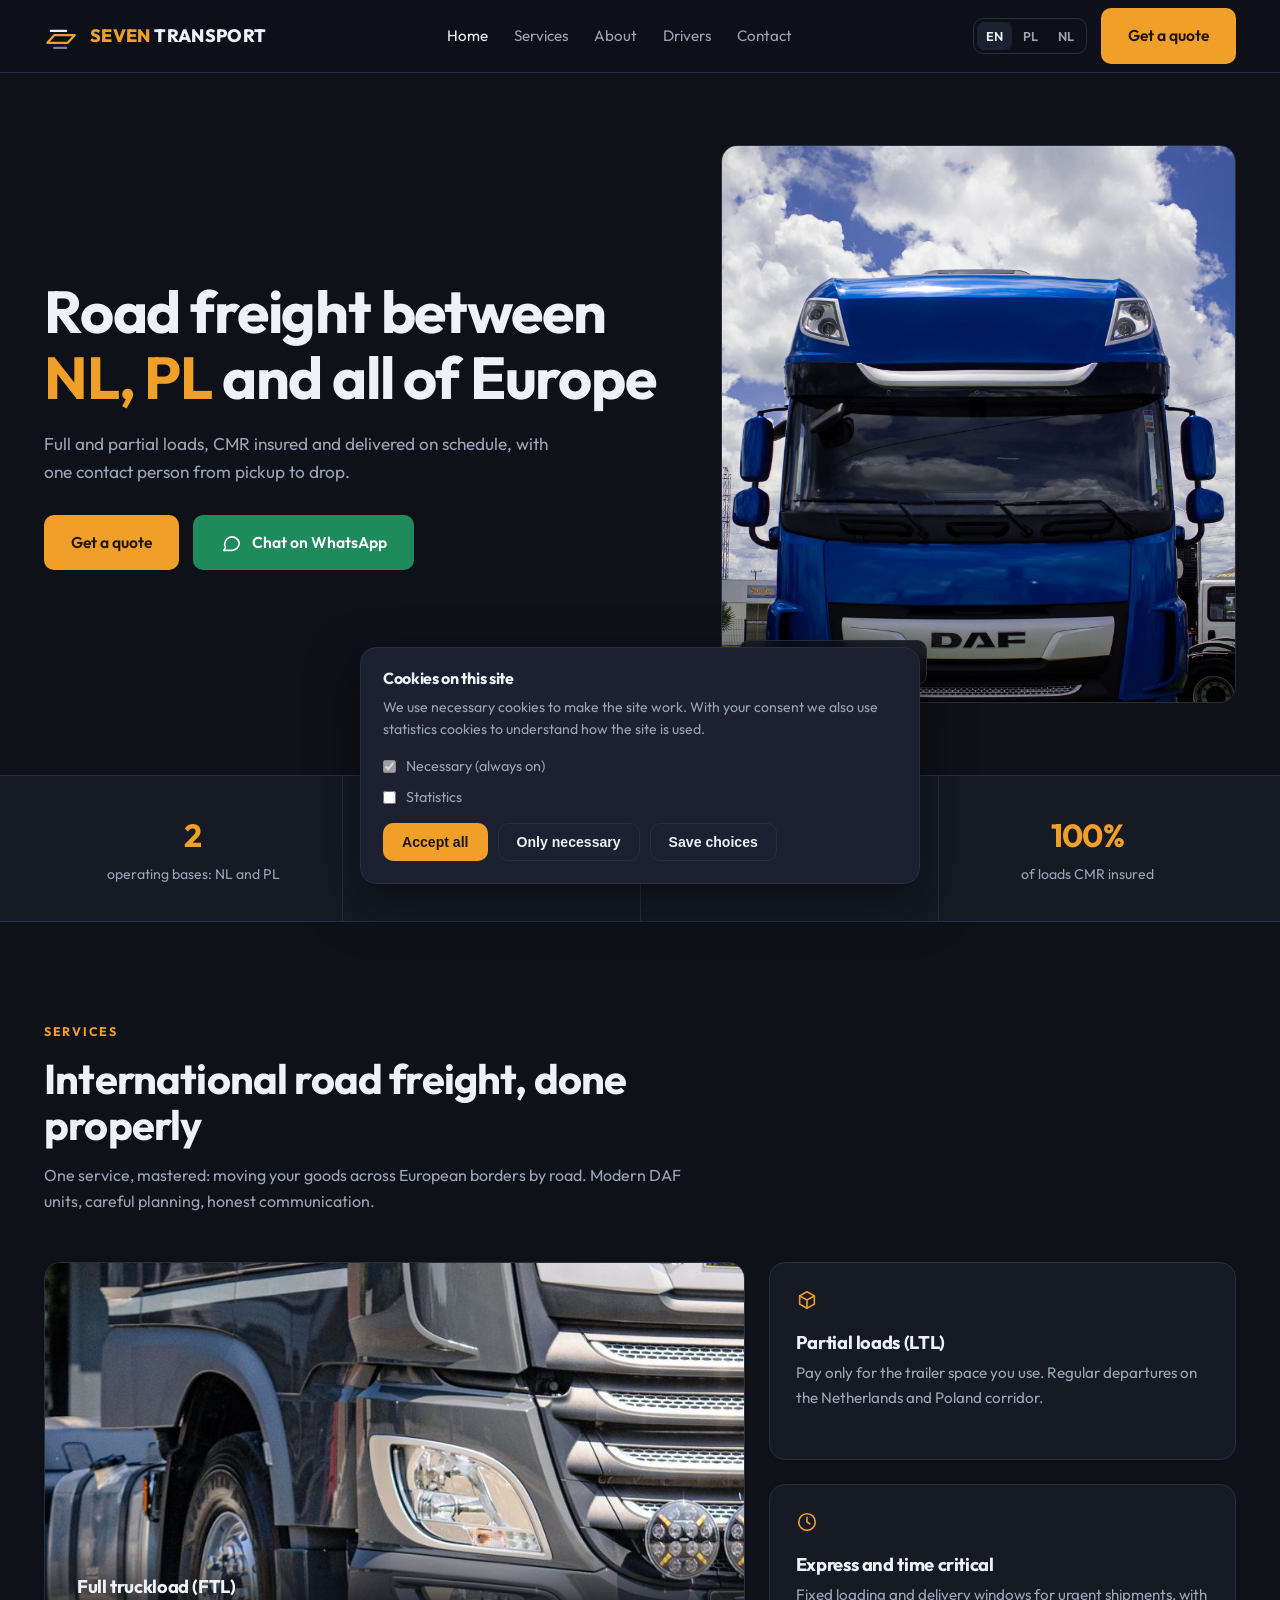
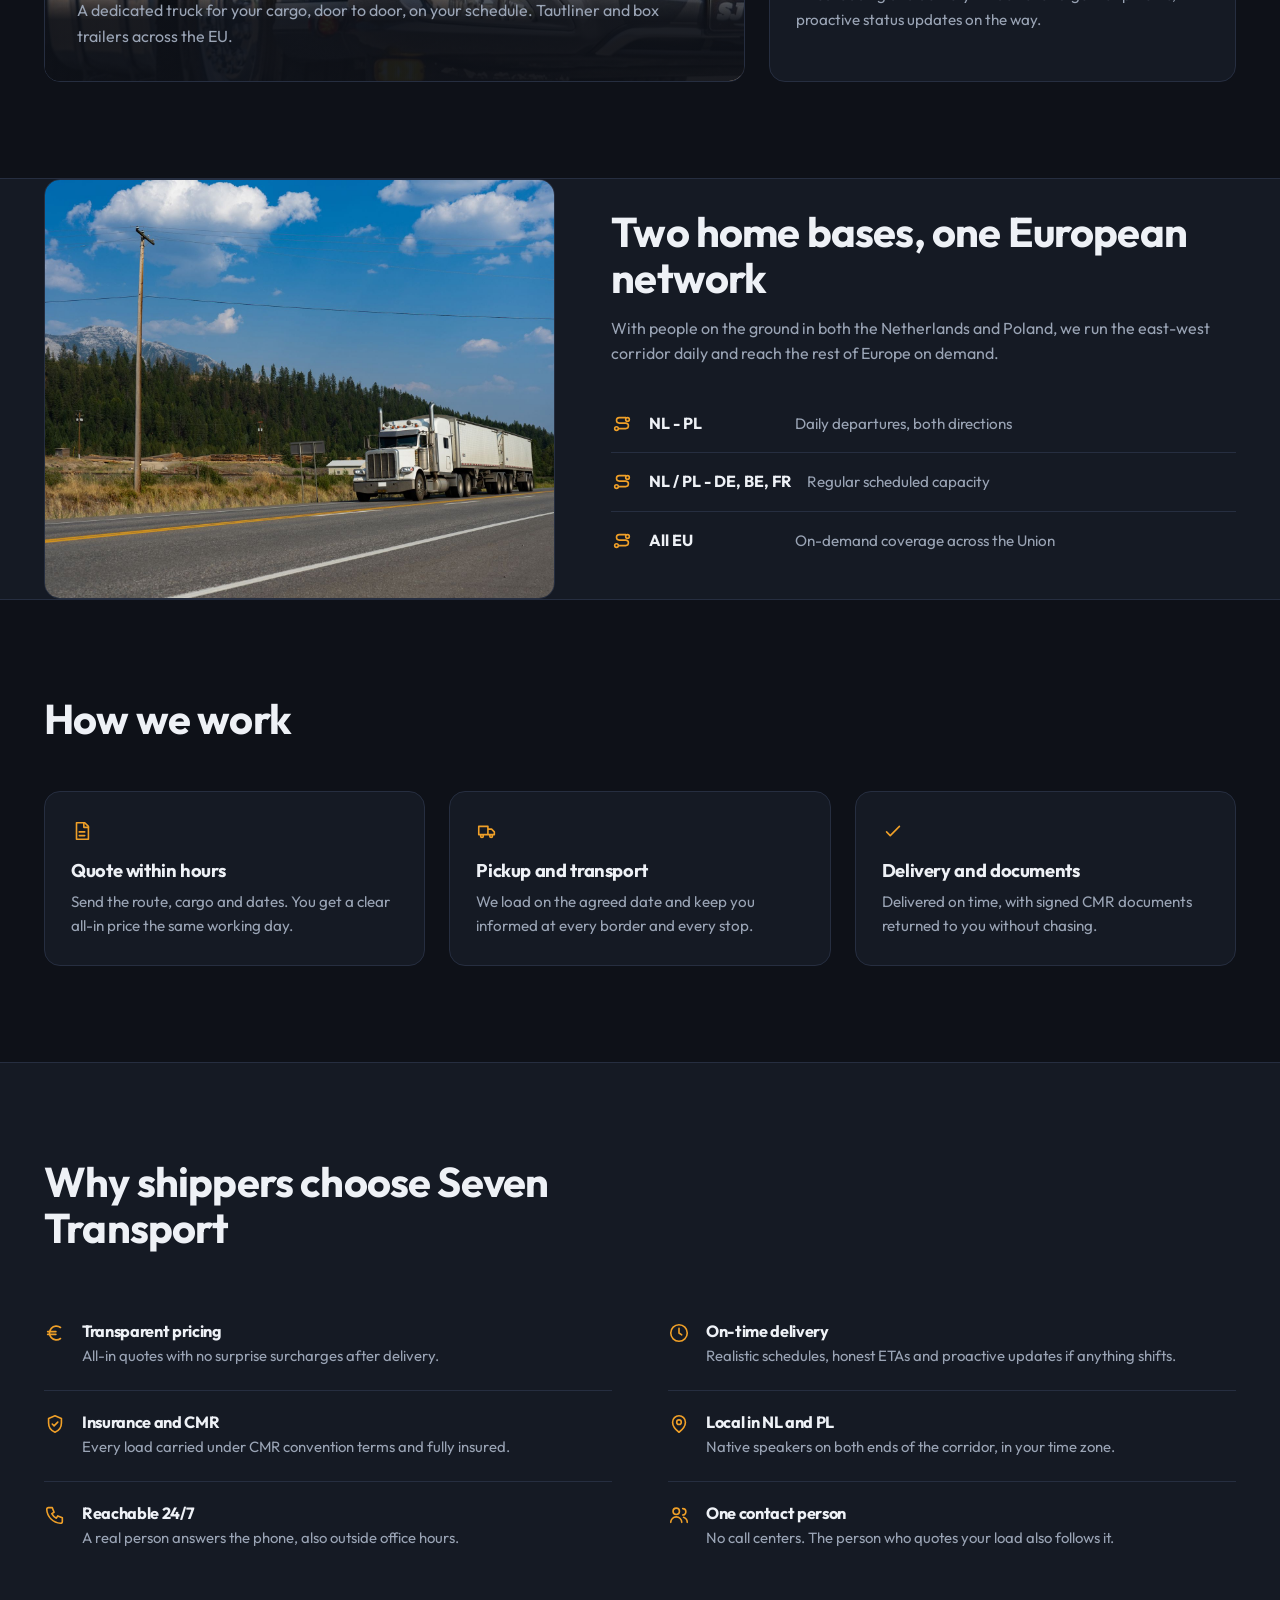
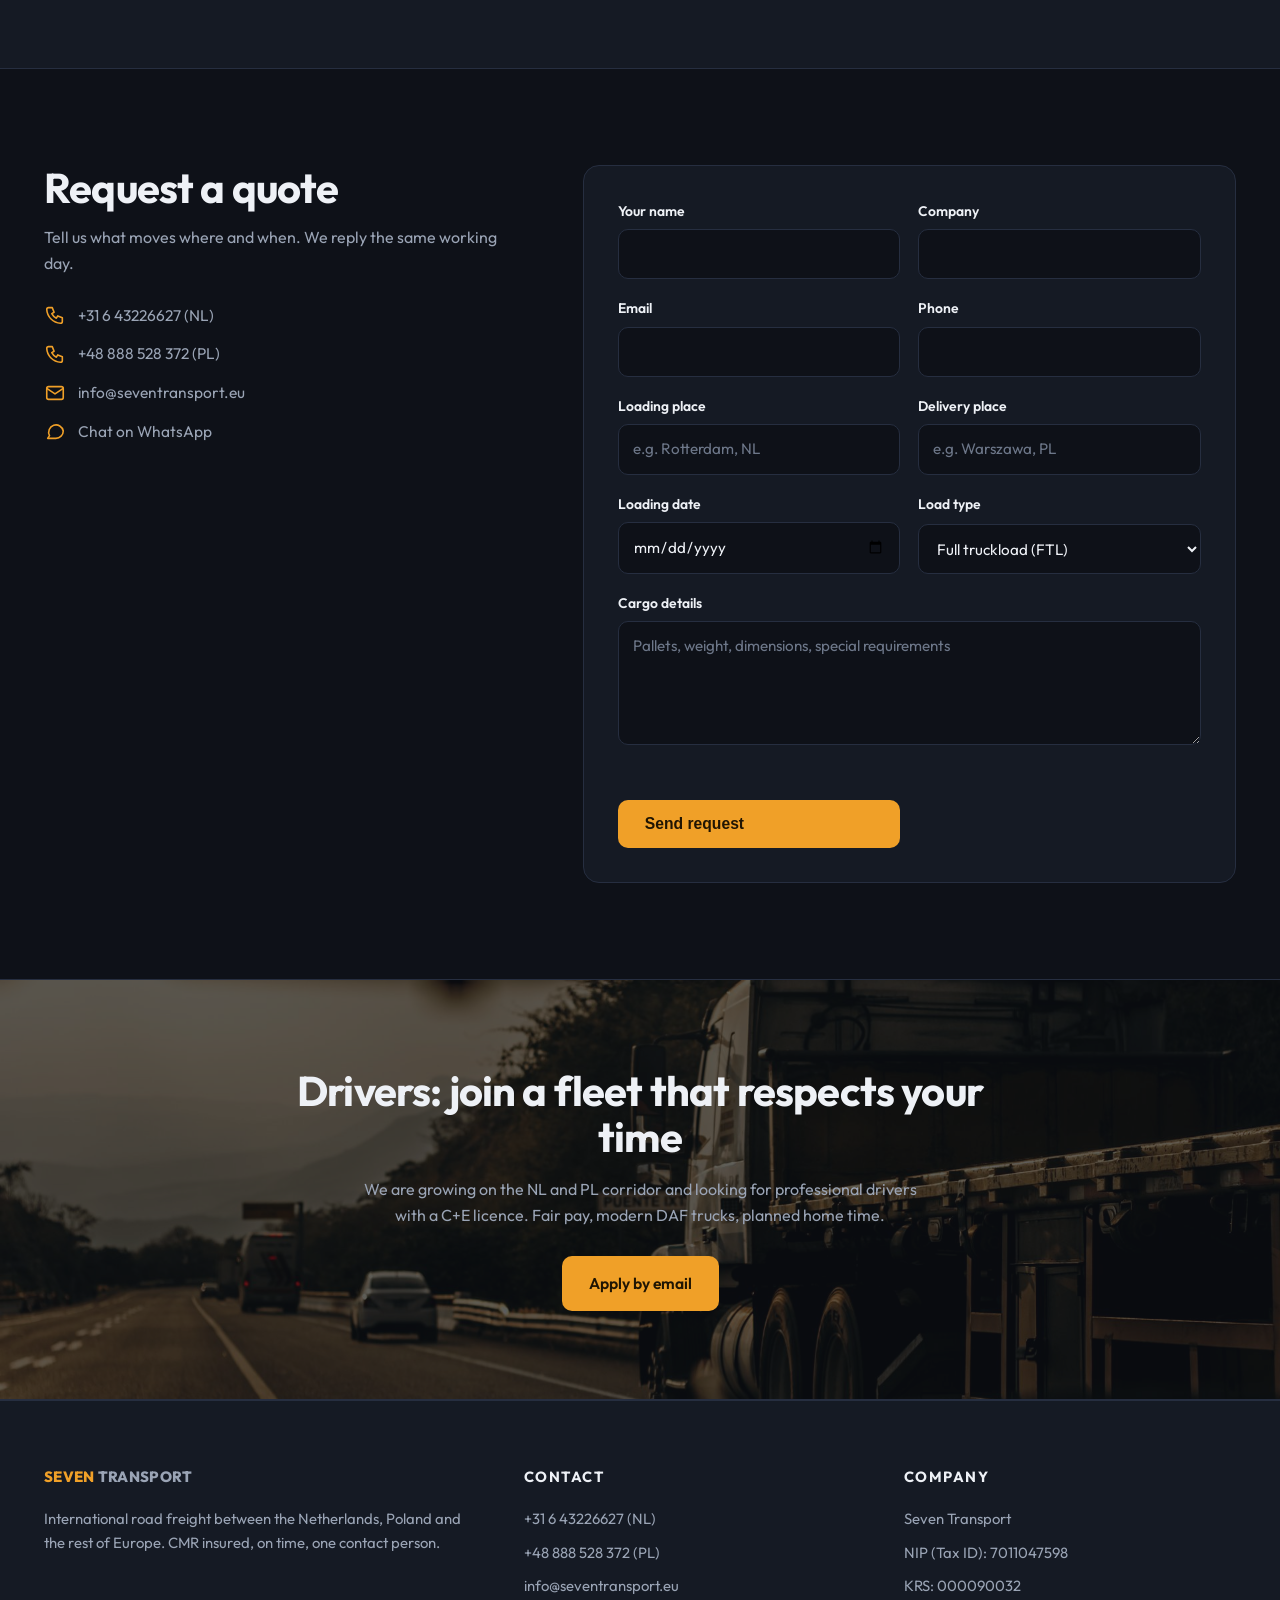
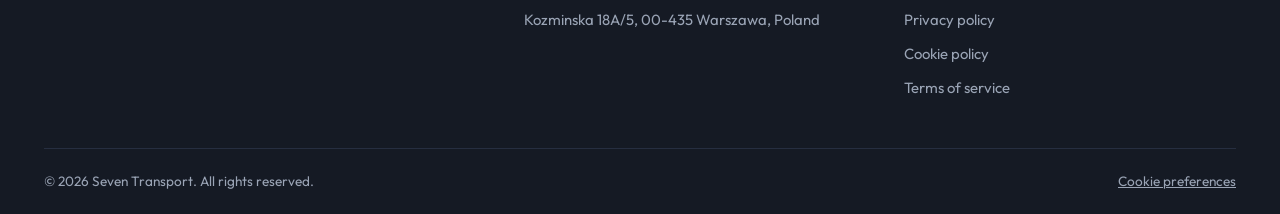
==== index.html @ 69cd1ca3 "Initial Seven Transport site: EN/PL/NL i18n, quote form, GDPR cookie consent, legal pages, SEO Co-Au" ====
<!DOCTYPE html>
<html lang="en">
<head>
<meta charset="UTF-8">
<meta name="viewport" content="width=device-width, initial-scale=1.0">
<title>Seven Transport | International Road Freight NL, PL and EU</title>
<meta name="description" content="Seven Transport moves full and partial truckloads between the Netherlands, Poland and the rest of Europe. CMR insured, on time, one contact person. Get a quote today.">
<link rel="canonical" href="https://seventransport.eu/">
<meta property="og:title" content="Seven Transport | International Road Freight">
<meta property="og:description" content="Road freight between the Netherlands, Poland and the rest of Europe. CMR insured, on time, one contact person.">
<meta property="og:image" content="https://seventransport.eu/assets/img/hero.jpg">
<meta property="og:url" content="https://seventransport.eu/">
<meta property="og:type" content="website">
<link rel="preconnect" href="https://fonts.googleapis.com">
<link rel="preconnect" href="https://fonts.gstatic.com" crossorigin>
<link href="https://fonts.googleapis.com/css2?family=Outfit:wght@400;600;700;800&display=swap" rel="stylesheet">
<link rel="stylesheet" href="assets/css/style.css?v=1">
<script>
window.ST_CONFIG = {
  web3formsKey: "",            /* TODO: Web3Forms access key (Issue #1) */
  email: "info@seventransport.eu",
  whatsapp: "31643226627"
};
</script>
<script type="application/ld+json">
{
  "@context": "https://schema.org",
  "@type": "Organization",
  "name": "Seven Transport",
  "url": "https://seventransport.eu",
  "email": "info@seventransport.eu",
  "telephone": "+48888528372",
  "address": {
    "@type": "PostalAddress",
    "streetAddress": "Kozminska 18A/5",
    "postalCode": "00-435",
    "addressLocality": "Warszawa",
    "addressCountry": "PL"
  },
  "vatID": "PL7011047598",
  "areaServed": ["NL", "PL", "DE", "BE", "FR", "EU"]
}
</script>
</head>
<body>

<svg width="0" height="0" style="position:absolute" aria-hidden="true">
  <symbol id="i-truck" viewBox="0 0 24 24"><path d="M3 7h10v9H3zM13 10h4l3 3v3h-7zM6.5 19a1.5 1.5 0 1 0 0-3 1.5 1.5 0 0 0 0 3zM16.5 19a1.5 1.5 0 1 0 0-3 1.5 1.5 0 0 0 0 3z"/></symbol>
  <symbol id="i-route" viewBox="0 0 24 24"><path d="M6 19a2 2 0 1 0 0-4 2 2 0 0 0 0 4zM18 9a2 2 0 1 0 0-4 2 2 0 0 0 0 4zM8 17h8a3 3 0 0 0 0-6H9a3 3 0 0 1 0-6h7"/></symbol>
  <symbol id="i-clock" viewBox="0 0 24 24"><circle cx="12" cy="12" r="9"/><path d="M12 7v5l3 2"/></symbol>
  <symbol id="i-shield" viewBox="0 0 24 24"><path d="M12 3l7 3v5c0 4.5-3 8.5-7 10-4-1.5-7-5.5-7-10V6z"/><path d="M9 12l2 2 4-4"/></symbol>
  <symbol id="i-phone" viewBox="0 0 24 24"><path d="M5 4h4l2 5-2.5 1.5a11 11 0 0 0 5 5L15 13l5 2v4a2 2 0 0 1-2 2A16 16 0 0 1 3 6a2 2 0 0 1 2-2"/></symbol>
  <symbol id="i-mail" viewBox="0 0 24 24"><rect x="3" y="5" width="18" height="14" rx="2"/><path d="M3 7l9 6 9-6"/></symbol>
  <symbol id="i-pin" viewBox="0 0 24 24"><path d="M12 21s-7-5.5-7-11a7 7 0 0 1 14 0c0 5.5-7 11-7 11z"/><circle cx="12" cy="10" r="2.5"/></symbol>
  <symbol id="i-chat" viewBox="0 0 24 24"><path d="M21 12a8 8 0 0 1-8 8H4l2-3a8 8 0 1 1 15-5z"/></symbol>
  <symbol id="i-box" viewBox="0 0 24 24"><path d="M12 3l8 4.5v9L12 21l-8-4.5v-9z"/><path d="M12 12l8-4.5M12 12L4 7.5M12 12v9"/></symbol>
  <symbol id="i-doc" viewBox="0 0 24 24"><path d="M6 3h9l4 4v14H6z"/><path d="M14 3v5h5M9 13h6M9 17h6"/></symbol>
  <symbol id="i-users" viewBox="0 0 24 24"><circle cx="9" cy="8" r="3.5"/><path d="M3 20a6 6 0 0 1 12 0M16 5a3.5 3.5 0 0 1 0 7M21 20a6 6 0 0 0-4-5.5"/></symbol>
  <symbol id="i-menu" viewBox="0 0 24 24"><path d="M4 7h16M4 12h16M4 17h16"/></symbol>
  <symbol id="i-check" viewBox="0 0 24 24"><path d="M5 13l4 4L19 7"/></symbol>
  <symbol id="i-euro" viewBox="0 0 24 24"><path d="M18 6a7.5 7.5 0 1 0 0 12M4 10.5h9M4 13.5h9"/></symbol>
</svg>

<header class="site-head">
  <div class="wrap">
    <a class="logo" href="index.html" aria-label="Seven Transport">
      <svg class="mark" viewBox="0 0 40 40" aria-hidden="true"><path d="M4 28h24l8-9H12z" fill="none" stroke="#f0a028" stroke-width="2.6" stroke-linejoin="round"/><path d="M8 14h18" stroke="#eef1f6" stroke-width="2.6" stroke-linecap="round"/><path d="M12 34h14" stroke="#eef1f6" stroke-width="2.6" stroke-linecap="round" opacity=".5"/></svg>
      <span><span class="seven">SEVEN</span> TRANSPORT</span>
    </a>
    <nav class="nav" aria-label="Main">
      <a href="index.html" class="active" data-i18n="nav.home">Home</a>
      <a href="index.html#services" data-i18n="nav.services">Services</a>
      <a href="about.html" data-i18n="nav.about">About</a>
      <a href="index.html#drivers" data-i18n="nav.drivers">Drivers</a>
      <a href="contact.html" data-i18n="nav.contact">Contact</a>
    </nav>
    <div class="head-actions">
      <div class="lang" role="group" aria-label="Language">
        <button data-set-lang="en">EN</button><button data-set-lang="pl">PL</button><button data-set-lang="nl">NL</button>
      </div>
      <a class="btn btn-primary" href="index.html#quote" data-i18n="nav.quote">Get a quote</a>
      <button class="burger" aria-label="Menu" data-burger><svg class="icon"><use href="#i-menu"/></svg></button>
    </div>
  </div>
  <div class="mobile-menu" data-mobile-menu>
    <a href="index.html" data-i18n="nav.home">Home</a>
    <a href="index.html#services" data-i18n="nav.services">Services</a>
    <a href="about.html" data-i18n="nav.about">About</a>
    <a href="index.html#drivers" data-i18n="nav.drivers">Drivers</a>
    <a href="contact.html" data-i18n="nav.contact">Contact</a>
    <div class="m-lang"></div>
    <a class="btn btn-primary m-cta" href="index.html#quote" data-i18n="nav.quote">Get a quote</a>
  </div>
</header>

<main>

<section class="hero">
  <div class="wrap">
    <div>
      <h1><span data-i18n="hero.t1">Road freight between</span> <span class="accent">NL, PL</span> <span data-i18n="hero.t2">and all of Europe</span></h1>
      <p class="sub" data-i18n="hero.sub">Full and partial loads, CMR insured and delivered on schedule, with one contact person from pickup to drop.</p>
      <div class="hero-ctas">
        <a class="btn btn-primary" href="#quote" data-i18n="nav.quote">Get a quote</a>
        <a class="btn btn-whatsapp" href="https://wa.me/31643226627" target="_blank" rel="noopener">
          <svg class="icon"><use href="#i-chat"/></svg><span data-i18n="hero.wa">Chat on WhatsApp</span>
        </a>
      </div>
    </div>
    <div class="hero-media">
      <img src="assets/img/hero.jpg?v=1" alt="DAF XF truck ready for departure" fetchpriority="high">
      <div class="hero-badge">
        <svg class="icon"><use href="#i-shield"/></svg>
        <span data-i18n="hero.badge">CMR insured cargo</span>
      </div>
    </div>
  </div>
</section>

<section class="stats">
  <div class="wrap">
    <div class="stat"><b data-count="2">2</b><span data-i18n="stats.bases">operating bases: NL and PL</span></div>
    <div class="stat"><b><span data-count="27">27</span>+</b><span data-i18n="stats.countries">EU countries covered</span></div>
    <div class="stat"><b>24/7</b><span data-i18n="stats.support">shipment support</span></div>
    <div class="stat"><b>100%</b><span data-i18n="stats.insured">of loads CMR insured</span></div>
  </div>
</section>

<section class="block" id="services">
  <div class="wrap">
    <div class="block-head reveal">
      <span class="eyebrow" data-i18n="svc.eyebrow">Services</span>
      <h2 data-i18n="svc.h">International road freight, done properly</h2>
      <p data-i18n="svc.p">One service, mastered: moving your goods across European borders by road. Modern DAF units, careful planning, honest communication.</p>
    </div>
    <div class="svc-grid">
      <article class="svc-main reveal">
        <img src="assets/img/fleet-side.jpg?v=1" alt="Seven Transport DAF tractor unit" loading="lazy">
        <div class="svc-body">
          <h3 data-i18n="svc.ftl.h">Full truckload (FTL)</h3>
          <p data-i18n="svc.ftl.p">A dedicated truck for your cargo, door to door, on your schedule. Tautliner and box trailers across the EU.</p>
        </div>
      </article>
      <div class="svc-side">
        <article class="svc-card reveal">
          <svg class="icon"><use href="#i-box"/></svg>
          <h3 data-i18n="svc.ltl.h">Partial loads (LTL)</h3>
          <p data-i18n="svc.ltl.p">Pay only for the trailer space you use. Regular departures on the Netherlands and Poland corridor.</p>
        </article>
        <article class="svc-card reveal">
          <svg class="icon"><use href="#i-clock"/></svg>
          <h3 data-i18n="svc.exp.h">Express and time critical</h3>
          <p data-i18n="svc.exp.p">Fixed loading and delivery windows for urgent shipments, with proactive status updates on the way.</p>
        </article>
      </div>
    </div>
  </div>
</section>

<section class="routes">
  <div class="wrap">
    <img class="reveal" src="assets/img/routes.jpg?v=1" alt="Truck on a European highway" loading="lazy">
    <div class="reveal">
      <h2 data-i18n="routes.h">Two home bases, one European network</h2>
      <p style="margin-top:14px" data-i18n="routes.p">With people on the ground in both the Netherlands and Poland, we run the east-west corridor daily and reach the rest of Europe on demand.</p>
      <div class="route-list">
        <div class="route"><svg class="icon"><use href="#i-route"/></svg><b>NL - PL</b><span data-i18n="routes.r1">Daily departures, both directions</span></div>
        <div class="route"><svg class="icon"><use href="#i-route"/></svg><b>NL / PL - DE, BE, FR</b><span data-i18n="routes.r2">Regular scheduled capacity</span></div>
        <div class="route"><svg class="icon"><use href="#i-route"/></svg><b data-i18n="routes.r3b">All EU</b><span data-i18n="routes.r3">On-demand coverage across the Union</span></div>
      </div>
    </div>
  </div>
</section>

<section class="block">
  <div class="wrap">
    <div class="block-head reveal">
      <h2 data-i18n="how.h">How we work</h2>
    </div>
    <div class="steps">
      <div class="step reveal">
        <svg class="icon"><use href="#i-doc"/></svg>
        <h3 data-i18n="how.s1.h">Quote within hours</h3>
        <p data-i18n="how.s1.p">Send the route, cargo and dates. You get a clear all-in price the same working day.</p>
      </div>
      <div class="step reveal">
        <svg class="icon"><use href="#i-truck"/></svg>
        <h3 data-i18n="how.s2.h">Pickup and transport</h3>
        <p data-i18n="how.s2.p">We load on the agreed date and keep you informed at every border and every stop.</p>
      </div>
      <div class="step reveal">
        <svg class="icon"><use href="#i-check"/></svg>
        <h3 data-i18n="how.s3.h">Delivery and documents</h3>
        <p data-i18n="how.s3.p">Delivered on time, with signed CMR documents returned to you without chasing.</p>
      </div>
    </div>
  </div>
</section>

<section class="why">
  <div class="wrap" style="padding-top:96px;padding-bottom:96px">
    <div class="block-head reveal">
      <h2 data-i18n="why.h">Why shippers choose Seven Transport</h2>
    </div>
    <div class="why-grid">
      <div class="why-item reveal"><svg class="icon"><use href="#i-euro"/></svg><div><h3 data-i18n="why.i1.h">Transparent pricing</h3><p data-i18n="why.i1.p">All-in quotes with no surprise surcharges after delivery.</p></div></div>
      <div class="why-item reveal"><svg class="icon"><use href="#i-clock"/></svg><div><h3 data-i18n="why.i2.h">On-time delivery</h3><p data-i18n="why.i2.p">Realistic schedules, honest ETAs and proactive updates if anything shifts.</p></div></div>
      <div class="why-item reveal"><svg class="icon"><use href="#i-shield"/></svg><div><h3 data-i18n="why.i3.h">Insurance and CMR</h3><p data-i18n="why.i3.p">Every load carried under CMR convention terms and fully insured.</p></div></div>
      <div class="why-item reveal"><svg class="icon"><use href="#i-pin"/></svg><div><h3 data-i18n="why.i4.h">Local in NL and PL</h3><p data-i18n="why.i4.p">Native speakers on both ends of the corridor, in your time zone.</p></div></div>
      <div class="why-item reveal"><svg class="icon"><use href="#i-phone"/></svg><div><h3 data-i18n="why.i5.h">Reachable 24/7</h3><p data-i18n="why.i5.p">A real person answers the phone, also outside office hours.</p></div></div>
      <div class="why-item reveal"><svg class="icon"><use href="#i-users"/></svg><div><h3 data-i18n="why.i6.h">One contact person</h3><p data-i18n="why.i6.p">No call centers. The person who quotes your load also follows it.</p></div></div>
    </div>
  </div>
</section>

<section class="block quote-sec" id="quote">
  <div class="wrap">
    <div class="quote-info reveal">
      <h2 data-i18n="quote.h">Request a quote</h2>
      <p style="margin-top:14px" data-i18n="quote.p">Tell us what moves where and when. We reply the same working day.</p>
      <div class="contact-lines">
        <div class="contact-line"><svg class="icon"><use href="#i-phone"/></svg><a href="tel:+31643226627">+31 6 43226627 (NL)</a></div>
        <div class="contact-line"><svg class="icon"><use href="#i-phone"/></svg><a href="tel:+48888528372">+48 888 528 372 (PL)</a></div>
        <div class="contact-line"><svg class="icon"><use href="#i-mail"/></svg><a href="mailto:info@seventransport.eu">info@seventransport.eu</a></div>
        <div class="contact-line"><svg class="icon"><use href="#i-chat"/></svg><a href="https://wa.me/31643226627" target="_blank" rel="noopener" data-i18n="hero.wa">Chat on WhatsApp</a></div>
      </div>
    </div>
    <form class="quote" data-quote-form novalidate>
      <input type="checkbox" name="botcheck" class="hp" tabindex="-1" autocomplete="off">
      <div class="field">
        <label for="q-name" data-i18n="quote.name">Your name</label>
        <input id="q-name" name="name" required autocomplete="name">
      </div>
      <div class="field">
        <label for="q-company" data-i18n="quote.company">Company</label>
        <input id="q-company" name="company" autocomplete="organization">
      </div>
      <div class="field">
        <label for="q-email" data-i18n="quote.email">Email</label>
        <input id="q-email" name="email" type="email" required autocomplete="email">
      </div>
      <div class="field">
        <label for="q-phone" data-i18n="quote.phone">Phone</label>
        <input id="q-phone" name="phone" type="tel" autocomplete="tel">
      </div>
      <div class="field">
        <label for="q-from" data-i18n="quote.from">Loading place</label>
        <input id="q-from" name="loading_place" required data-i18n-attr="placeholder:quote.fromPh" placeholder="e.g. Rotterdam, NL">
      </div>
      <div class="field">
        <label for="q-to" data-i18n="quote.to">Delivery place</label>
        <input id="q-to" name="delivery_place" required data-i18n-attr="placeholder:quote.toPh" placeholder="e.g. Warszawa, PL">
      </div>
      <div class="field">
        <label for="q-date" data-i18n="quote.date">Loading date</label>
        <input id="q-date" name="loading_date" type="date">
      </div>
      <div class="field">
        <label for="q-type" data-i18n="quote.type">Load type</label>
        <select id="q-type" name="load_type">
          <option value="FTL" data-i18n="quote.typeFtl">Full truckload (FTL)</option>
          <option value="LTL" data-i18n="quote.typeLtl">Partial load (LTL)</option>
          <option value="Express" data-i18n="quote.typeExp">Express</option>
        </select>
      </div>
      <div class="field full">
        <label for="q-cargo" data-i18n="quote.cargo">Cargo details</label>
        <textarea id="q-cargo" name="cargo" rows="4" data-i18n-attr="placeholder:quote.cargoPh" placeholder="Pallets, weight, dimensions, special requirements"></textarea>
      </div>
      <div class="form-status" data-form-status aria-live="polite"></div>
      <button class="btn btn-primary" type="submit" data-i18n="quote.send">Send request</button>
    </form>
  </div>
</section>

<section class="drivers" id="drivers">
  <img class="bg" src="assets/img/cta.jpg?v=1" alt="" loading="lazy" aria-hidden="true">
  <div class="wrap">
    <h2 data-i18n="drv.h">Drivers: join a fleet that respects your time</h2>
    <p data-i18n="drv.p">We are growing on the NL and PL corridor and looking for professional drivers with a C+E licence. Fair pay, modern DAF trucks, planned home time.</p>
    <a class="btn btn-primary" href="mailto:info@seventransport.eu?subject=Driver%20application" data-i18n="drv.cta">Apply by email</a>
  </div>
</section>

</main>

<footer class="site-foot">
  <div class="wrap">
    <div class="cols">
      <div>
        <a class="logo" href="index.html" style="margin-bottom:18px"><span><span class="seven">SEVEN</span> TRANSPORT</span></a>
        <p data-i18n="foot.about">International road freight between the Netherlands, Poland and the rest of Europe. CMR insured, on time, one contact person.</p>
      </div>
      <div>
        <h4 data-i18n="foot.contact">Contact</h4>
        <div class="foot-list">
          <a href="tel:+31643226627">+31 6 43226627 (NL)</a>
          <a href="tel:+48888528372">+48 888 528 372 (PL)</a>
          <a href="mailto:info@seventransport.eu">info@seventransport.eu</a>
          <p>Kozminska 18A/5, 00-435 Warszawa, Poland</p>
        </div>
      </div>
      <div>
        <h4 data-i18n="foot.company">Company</h4>
        <div class="foot-list">
          <p>Seven Transport</p>
          <p>NIP (Tax ID): 7011047598</p>
          <p>KRS: 000090032</p>
          <a href="privacy.html" data-i18n="foot.privacy">Privacy policy</a>
          <a href="cookies.html" data-i18n="foot.cookies">Cookie policy</a>
          <a href="terms.html" data-i18n="foot.terms">Terms of service</a>
        </div>
      </div>
    </div>
    <div class="foot-legal">
      <span>&copy; <span data-year>2026</span> Seven Transport. <span data-i18n="foot.rights">All rights reserved.</span></span>
      <button type="button" data-cookie-open style="background:none;border:0;color:inherit;font:inherit;cursor:pointer;text-decoration:underline" data-i18n="foot.cookiePrefs">Cookie preferences</button>
    </div>
  </div>
</footer>

<div class="cookiebar" data-cookiebar role="dialog" aria-label="Cookie consent">
  <h3 data-i18n="ck.h">Cookies on this site</h3>
  <p data-i18n="ck.p">We use necessary cookies to make the site work. With your consent we also use statistics cookies to understand how the site is used.</p>
  <div class="cookie-opts">
    <label><input type="checkbox" checked disabled> <span data-i18n="ck.nec">Necessary (always on)</span></label>
    <label><input type="checkbox" data-ck-stats> <span data-i18n="ck.stats">Statistics</span></label>
  </div>
  <div class="cookie-btns">
    <button class="btn btn-primary" data-ck-accept data-i18n="ck.acceptAll">Accept all</button>
    <button class="btn btn-ghost" data-ck-reject data-i18n="ck.rejectAll">Only necessary</button>
    <button class="btn btn-ghost" data-ck-save data-i18n="ck.save">Save choices</button>
  </div>
</div>

<script src="assets/js/i18n.js?v=1"></script>
<script src="assets/js/app.js?v=1"></script>
</body>
</html>
---- assets/css/style.css ----
/* SEVEN TRANSPORT - design system
   Dark industrial B2B logistics. One accent: safety amber.
   Radius system: interactive = 10px, surfaces = 16px. */

:root {
  --bg: #0e1118;
  --bg-raise: #151a24;
  --bg-soft: #1b2130;
  --line: #262e40;
  --text: #eef1f6;
  --text-dim: #9aa4b5;
  --accent: #f0a028;
  --accent-ink: #201503;
  --r-int: 10px;
  --r-card: 16px;
  --ease: cubic-bezier(.16, 1, .3, 1);
  --font: "Outfit", "Segoe UI", system-ui, -apple-system, sans-serif;
}

* { margin: 0; padding: 0; box-sizing: border-box; }

html, body { overflow-x: hidden; width: 100%; }
html { scroll-behavior: smooth; }

body {
  font-family: var(--font);
  background: var(--bg);
  color: var(--text);
  line-height: 1.6;
  -webkit-font-smoothing: antialiased;
}

img { max-width: 100%; display: block; }

.wrap { max-width: 1240px; margin: 0 auto; padding: 0 24px; }

h1, h2, h3 { line-height: 1.12; letter-spacing: -0.02em; font-weight: 700; }
h2 { font-size: clamp(1.8rem, 3.6vw, 2.6rem); }
h3 { font-size: 1.15rem; }

p { color: var(--text-dim); }

a { color: inherit; text-decoration: none; }

.icon { width: 22px; height: 22px; stroke: var(--accent); stroke-width: 1.75; fill: none; stroke-linecap: round; stroke-linejoin: round; flex: none; }

/* ---------- buttons ---------- */
.btn {
  display: inline-flex; align-items: center; gap: 10px;
  padding: 14px 26px; border-radius: var(--r-int);
  font-weight: 600; font-size: 0.98rem; white-space: nowrap;
  border: 1px solid transparent; cursor: pointer;
  transition: transform .25s var(--ease), background .25s var(--ease), border-color .25s var(--ease);
}
.btn:active { transform: translateY(1px) scale(.98); }
.btn-primary { background: var(--accent); color: var(--accent-ink); }
.btn-primary:hover { background: #ffb545; }
.btn-ghost { background: transparent; border-color: var(--line); color: var(--text); }
.btn-ghost:hover { border-color: var(--accent); }
.btn-whatsapp { background: #1f8a5b; color: #fff; }
.btn-whatsapp:hover { background: #25a76e; }
.btn-whatsapp .icon { stroke: #fff; }

/* ---------- header ---------- */
.site-head {
  position: sticky; top: 0; z-index: 40;
  background: rgba(14, 17, 24, .88); backdrop-filter: blur(12px);
  border-bottom: 1px solid var(--line);
}
.site-head .wrap { display: flex; align-items: center; justify-content: space-between; height: 72px; }
.logo { display: flex; align-items: center; gap: 12px; font-weight: 800; font-size: 1.12rem; letter-spacing: .02em; white-space: nowrap; }
.logo .mark { width: 34px; height: 34px; }
.logo .seven { color: var(--accent); }
.nav { display: flex; align-items: center; gap: 26px; }
.nav a { font-size: .95rem; color: var(--text-dim); transition: color .2s; }
.nav a:hover, .nav a.active { color: var(--text); }
.head-actions { display: flex; align-items: center; gap: 14px; }
.lang { display: flex; gap: 2px; border: 1px solid var(--line); border-radius: var(--r-int); padding: 3px; }
.lang button {
  background: none; border: 0; color: var(--text-dim); font: inherit; font-size: .8rem; font-weight: 600;
  padding: 4px 9px; border-radius: 7px; cursor: pointer;
}
.lang button.on { background: var(--bg-soft); color: var(--text); }
.burger { display: none; background: none; border: 1px solid var(--line); border-radius: var(--r-int); padding: 10px; cursor: pointer; }
.burger .icon { stroke: var(--text); }
.mobile-menu { display: none; }

/* ---------- hero ---------- */
.hero { position: relative; border-bottom: 1px solid var(--line); overflow: hidden; }
.hero .wrap {
  display: grid; grid-template-columns: 1.1fr .9fr; gap: 48px;
  align-items: center; min-height: min(78dvh, 720px); padding-top: 48px; padding-bottom: 48px;
}
.hero h1 { font-size: clamp(2.3rem, 5vw, 3.7rem); }
.hero h1 .accent { color: var(--accent); }
.hero .sub { margin: 20px 0 30px; font-size: 1.08rem; max-width: 46ch; }
.hero-ctas { display: flex; gap: 14px; flex-wrap: wrap; }
.hero-media { position: relative; }
.hero-media img {
  width: 100%; height: min(62dvh, 560px); object-fit: cover; object-position: center 30%;
  border-radius: var(--r-card); border: 1px solid var(--line);
}
.hero-badge {
  position: absolute; left: 18px; bottom: 18px;
  background: rgba(14, 17, 24, .82); backdrop-filter: blur(8px);
  border: 1px solid var(--line); border-radius: var(--r-int);
  padding: 10px 16px; display: flex; align-items: center; gap: 10px; font-size: .9rem; font-weight: 600;
}

/* ---------- stats strip ---------- */
.stats { border-bottom: 1px solid var(--line); background: var(--bg-raise); }
.stats .wrap { display: grid; grid-template-columns: repeat(4, 1fr); }
.stat { padding: 34px 20px; text-align: center; }
.stat + .stat { border-left: 1px solid var(--line); }
.stat b { display: block; font-size: 2rem; color: var(--accent); letter-spacing: -.02em; }
.stat span { font-size: .88rem; color: var(--text-dim); }

/* ---------- sections ---------- */
section.block { padding: 96px 0; }
.block-head { max-width: 640px; margin-bottom: 48px; }
.block-head p { margin-top: 14px; }
.eyebrow {
  display: inline-block; font-size: .78rem; font-weight: 700; letter-spacing: .14em;
  text-transform: uppercase; color: var(--accent); margin-bottom: 14px;
}

/* services */
.svc-grid { display: grid; grid-template-columns: 1.2fr .8fr; gap: 24px; }
.svc-main {
  position: relative; border-radius: var(--r-card); overflow: hidden; border: 1px solid var(--line);
  min-height: 420px; display: flex; align-items: flex-end;
}
.svc-main img { position: absolute; inset: 0; width: 100%; height: 100%; object-fit: cover; }
.svc-main .svc-body {
  position: relative; padding: 32px;
  background: linear-gradient(180deg, transparent, rgba(14, 17, 24, .94) 55%); width: 100%;
}
.svc-side { display: grid; gap: 24px; }
.svc-card { background: var(--bg-raise); border: 1px solid var(--line); border-radius: var(--r-card); padding: 26px; transition: border-color .25s; }
.svc-card:hover { border-color: var(--accent); }
.svc-card h3 { margin: 14px 0 8px; }
.svc-card p { font-size: .95rem; }

/* routes */
.routes { background: var(--bg-raise); border-block: 1px solid var(--line); }
.routes .wrap { display: grid; grid-template-columns: .9fr 1.1fr; gap: 56px; align-items: center; }
.routes img { border-radius: var(--r-card); border: 1px solid var(--line); height: 420px; width: 100%; object-fit: cover; }
.route-list { display: grid; gap: 0; margin-top: 28px; }
.route { display: flex; align-items: center; gap: 16px; padding: 16px 0; }
.route + .route { border-top: 1px solid var(--line); }
.route b { min-width: 130px; }
.route span { color: var(--text-dim); font-size: .95rem; }

/* how we work */
.steps { display: grid; grid-template-columns: repeat(3, 1fr); gap: 24px; counter-reset: step; }
.step { position: relative; padding: 28px 26px 26px; background: var(--bg-raise); border: 1px solid var(--line); border-radius: var(--r-card); }
.step h3 { margin: 12px 0 8px; }
.step p { font-size: .95rem; }

/* why us */
.why { background: var(--bg-raise); border-block: 1px solid var(--line); }
.why-grid { display: grid; grid-template-columns: 1fr 1fr; gap: 0 56px; }
.why-item { display: flex; gap: 16px; padding: 22px 0; border-bottom: 1px solid var(--line); }
.why-item:nth-last-child(-n+2) { border-bottom: 0; }
.why-item h3 { font-size: 1.02rem; margin-bottom: 4px; }
.why-item p { font-size: .93rem; }

/* quote */
.quote-sec .wrap { display: grid; grid-template-columns: .85fr 1.15fr; gap: 56px; align-items: start; }
.quote-info { position: sticky; top: 100px; }
.quote-info .contact-lines { margin-top: 26px; display: grid; gap: 14px; }
.contact-line { display: flex; align-items: center; gap: 12px; color: var(--text-dim); font-size: .97rem; }
.contact-line a:hover { color: var(--accent); }
form.quote {
  background: var(--bg-raise); border: 1px solid var(--line); border-radius: var(--r-card); padding: 34px;
  display: grid; grid-template-columns: 1fr 1fr; gap: 18px;
}
.field { display: grid; gap: 7px; }
.field.full { grid-column: 1 / -1; }
.field label { font-size: .87rem; font-weight: 600; }
.field input, .field select, .field textarea {
  background: var(--bg); border: 1px solid var(--line); border-radius: var(--r-int);
  color: var(--text); font: inherit; font-size: .95rem; padding: 12px 14px; width: 100%;
}
.field input::placeholder, .field textarea::placeholder { color: #6d7789; }
.field input:focus, .field select:focus, .field textarea:focus { outline: 2px solid var(--accent); outline-offset: 1px; border-color: transparent; }
.form-status { grid-column: 1 / -1; font-size: .93rem; min-height: 1.3em; }
.form-status.ok { color: #58c98a; }
.form-status.err { color: #e2685f; }
.hp { position: absolute; left: -9999px; }

/* drivers band */
.drivers { position: relative; overflow: hidden; border-block: 1px solid var(--line); }
.drivers img.bg { position: absolute; inset: 0; width: 100%; height: 100%; object-fit: cover; opacity: .34; }
.drivers .wrap { position: relative; padding-top: 88px; padding-bottom: 88px; max-width: 760px; text-align: center; }
.drivers p { margin: 16px auto 28px; max-width: 52ch; }

/* footer */
.site-foot { border-top: 1px solid var(--line); background: var(--bg-raise); }
.site-foot .cols { display: grid; grid-template-columns: 1.3fr 1fr 1fr; gap: 48px; padding: 64px 0 48px; }
.site-foot h4 { font-size: .92rem; text-transform: uppercase; letter-spacing: .1em; margin-bottom: 18px; color: var(--text); }
.site-foot p, .site-foot a { color: var(--text-dim); font-size: .93rem; }
.site-foot a:hover { color: var(--accent); }
.foot-list { display: grid; gap: 10px; }
.foot-legal { border-top: 1px solid var(--line); padding: 22px 0; display: flex; justify-content: space-between; gap: 16px; flex-wrap: wrap; font-size: .85rem; color: var(--text-dim); }
.foot-legal a { color: var(--text-dim); }
.foot-legal a:hover { color: var(--accent); }

/* legal pages */
.legal-body { max-width: 820px; margin: 0 auto; padding: 72px 24px 96px; }
.legal-body h1 { font-size: 2rem; margin-bottom: 8px; }
.legal-body h2 { font-size: 1.25rem; margin: 36px 0 12px; }
.legal-body p, .legal-body li { color: var(--text-dim); font-size: .97rem; }
.legal-body ul { padding-left: 22px; margin: 10px 0; }
.legal-body table { width: 100%; border-collapse: collapse; margin: 14px 0; font-size: .92rem; }
.legal-body td, .legal-body th { border: 1px solid var(--line); padding: 10px 12px; text-align: left; color: var(--text-dim); }
.legal-lang { display: flex; gap: 8px; margin: 18px 0 34px; }

/* page hero (subpages) */
.page-hero { border-bottom: 1px solid var(--line); background: var(--bg-raise); }
.page-hero .wrap { padding: 72px 24px; }
.page-hero p { margin-top: 12px; max-width: 60ch; }

/* about page */
.about-grid { display: grid; grid-template-columns: 1fr 1fr; gap: 56px; align-items: center; padding: 88px 0; }
.about-grid img { border-radius: var(--r-card); border: 1px solid var(--line); height: 460px; width: 100%; object-fit: cover; }
.about-grid .facts { margin-top: 24px; display: grid; gap: 12px; }
.fact { display: flex; gap: 12px; align-items: flex-start; color: var(--text-dim); font-size: .96rem; }

/* cookie banner */
.cookiebar {
  position: fixed; z-index: 60; left: 16px; right: 16px; bottom: 16px;
  max-width: 560px; margin: 0 auto;
  background: var(--bg-soft); border: 1px solid var(--line); border-radius: var(--r-card);
  padding: 22px; display: none; box-shadow: 0 18px 50px rgba(0, 0, 0, .5);
}
.cookiebar.show { display: block; }
.cookiebar h3 { font-size: 1rem; margin-bottom: 8px; }
.cookiebar p { font-size: .88rem; }
.cookie-opts { display: grid; gap: 8px; margin: 14px 0; font-size: .9rem; }
.cookie-opts label { display: flex; gap: 10px; align-items: center; color: var(--text-dim); }
.cookie-btns { display: flex; gap: 10px; flex-wrap: wrap; margin-top: 6px; }
.cookie-btns .btn { padding: 10px 18px; font-size: .88rem; }

/* reveal animation */
.reveal { opacity: 0; transform: translateY(22px); transition: opacity .7s var(--ease), transform .7s var(--ease); }
.reveal.in { opacity: 1; transform: none; }

@media (prefers-reduced-motion: reduce) {
  * { animation: none !important; transition: none !important; }
  html { scroll-behavior: auto; }
  .reveal { opacity: 1; transform: none; }
}

/* ---------- responsive ---------- */
@media (max-width: 1020px) {
  .hero .wrap { grid-template-columns: 1fr; min-height: 0; }
  .hero-media img { height: 380px; }
  .svc-grid, .routes .wrap, .quote-sec .wrap, .about-grid, .why-grid { grid-template-columns: 1fr; }
  .why-item:nth-last-child(2) { border-bottom: 1px solid var(--line); }
  .steps { grid-template-columns: 1fr; }
  .stats .wrap { grid-template-columns: 1fr 1fr; }
  .stat:nth-child(3) { border-left: 0; }
  .stat:nth-child(n+3) { border-top: 1px solid var(--line); }
  .quote-info { position: static; }
}

@media (max-width: 820px) {
  .nav, .head-actions .btn, .head-actions .lang { display: none; }
  .burger { display: block; }
  .mobile-menu {
    display: none; position: fixed; z-index: 50; inset: 72px 0 auto 0;
    background: var(--bg-soft); border-bottom: 1px solid var(--line); padding: 24px;
  }
  .mobile-menu.open { display: block; }
  .mobile-menu a { display: block; padding: 13px 4px; font-size: 1.05rem; border-bottom: 1px solid var(--line); }
  .mobile-menu .m-lang { display: flex; gap: 8px; padding: 18px 0 6px; }
  .mobile-menu .m-lang button {
    background: var(--bg); border: 1px solid var(--line); border-radius: var(--r-int);
    color: var(--text-dim); font: inherit; font-weight: 600; padding: 8px 14px; cursor: pointer;
  }
  .mobile-menu .m-lang button.on { color: var(--accent-ink); background: var(--accent); border-color: var(--accent); }
  .mobile-menu .m-cta { margin-top: 16px; }
  section.block { padding: 64px 0; }
  form.quote { grid-template-columns: 1fr; padding: 24px; }
  .site-foot .cols { grid-template-columns: 1fr; gap: 36px; }
}
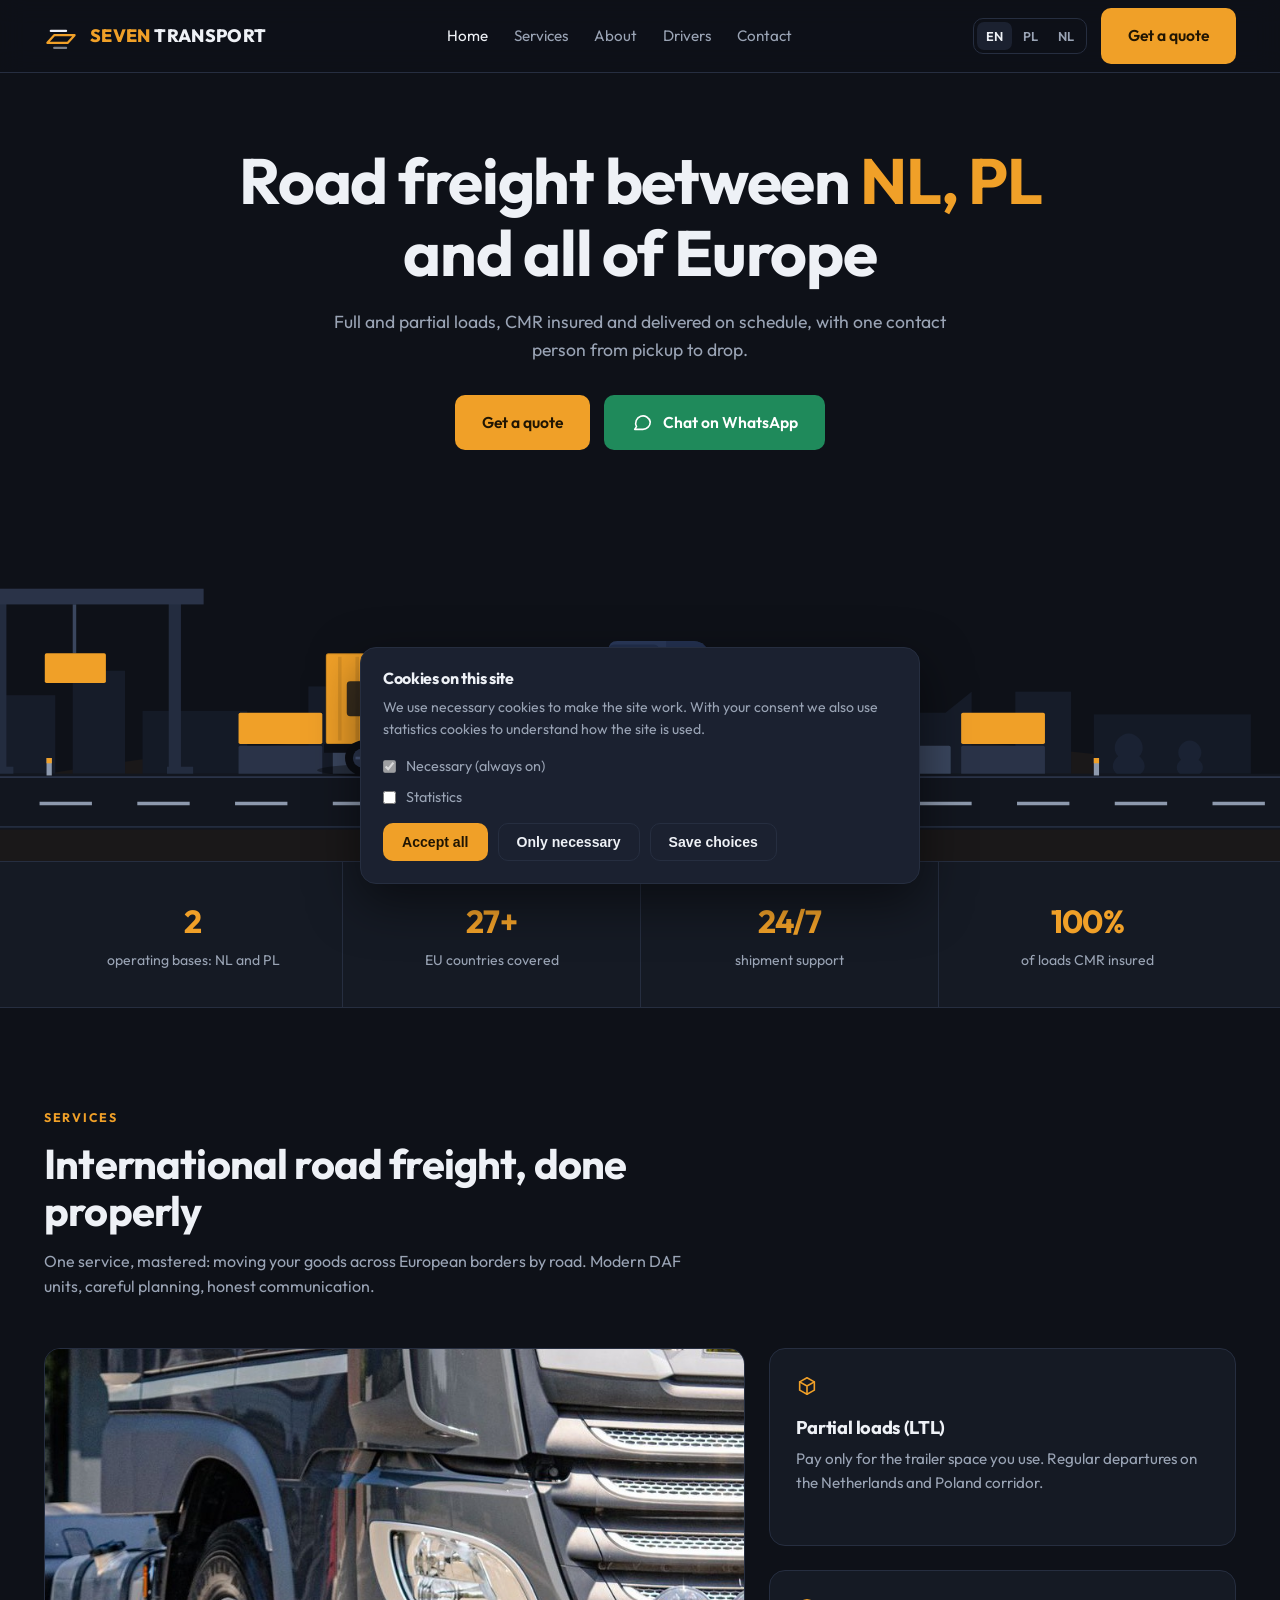
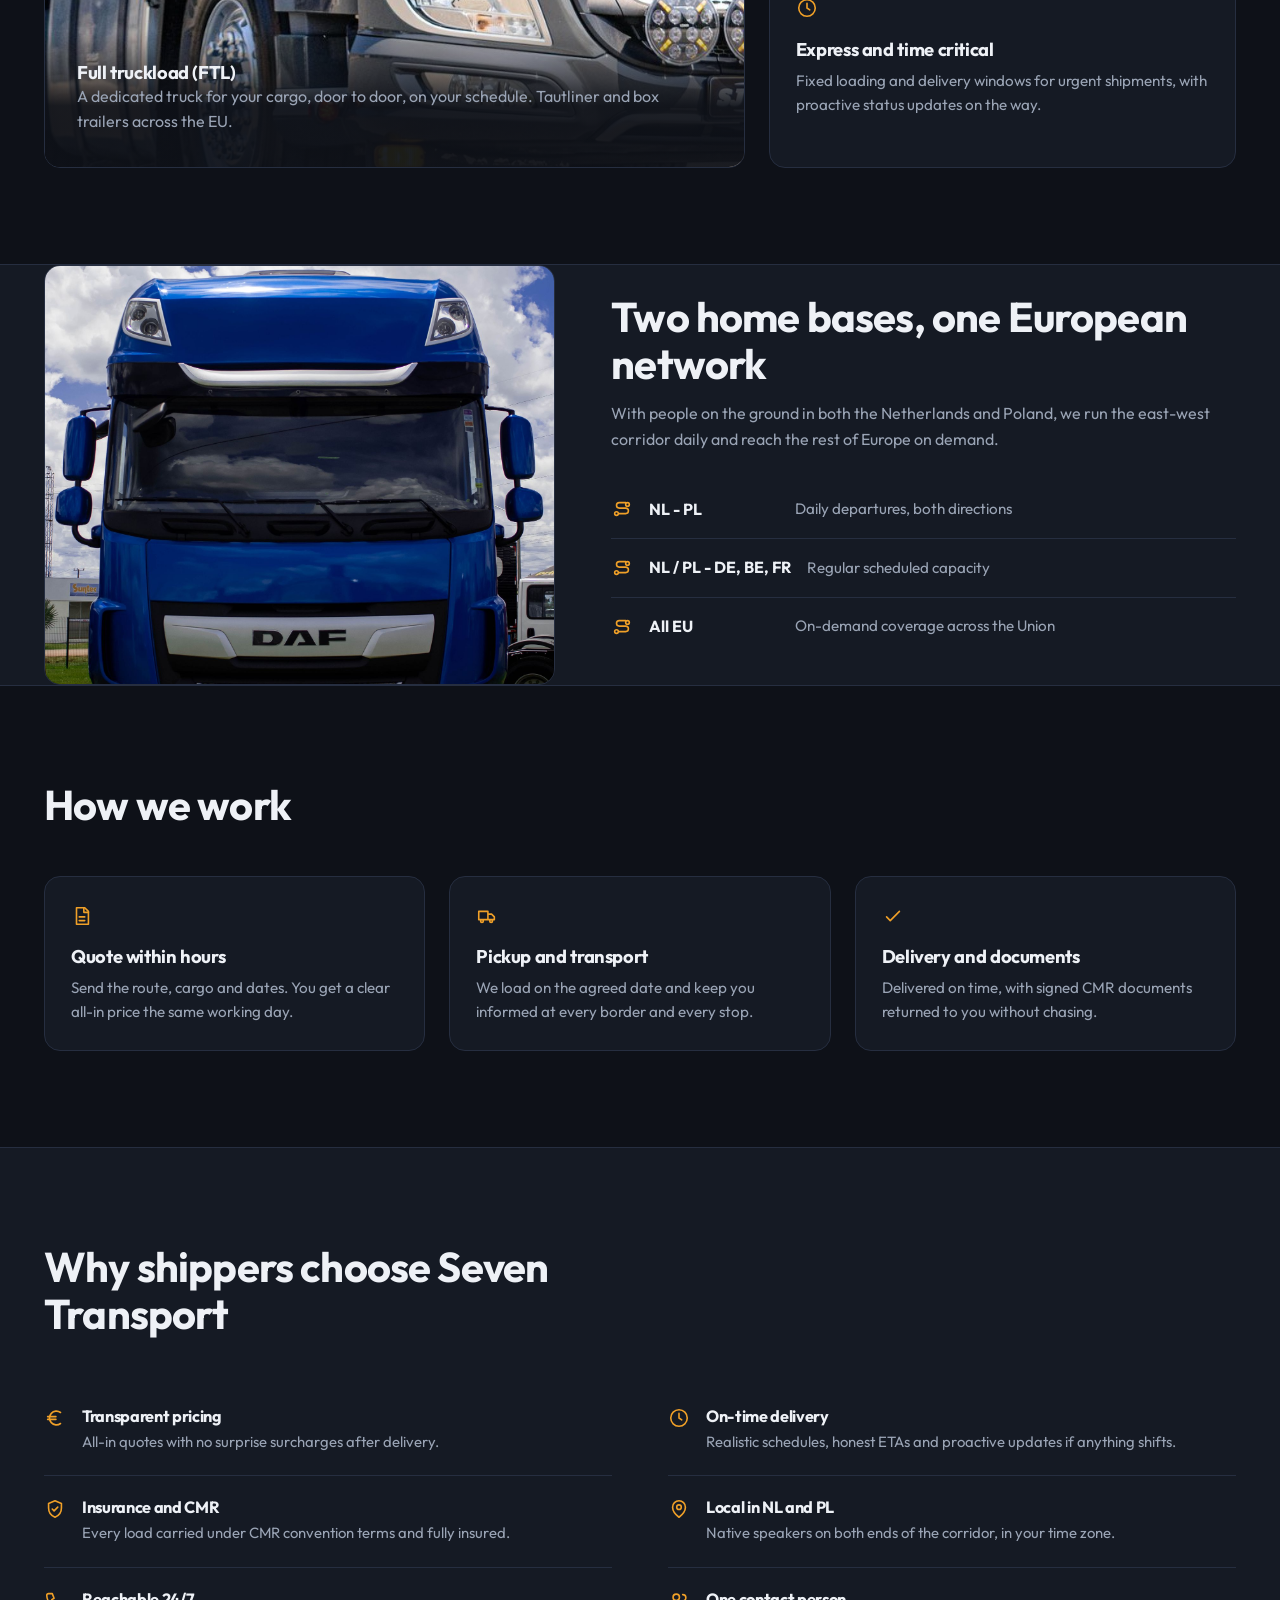
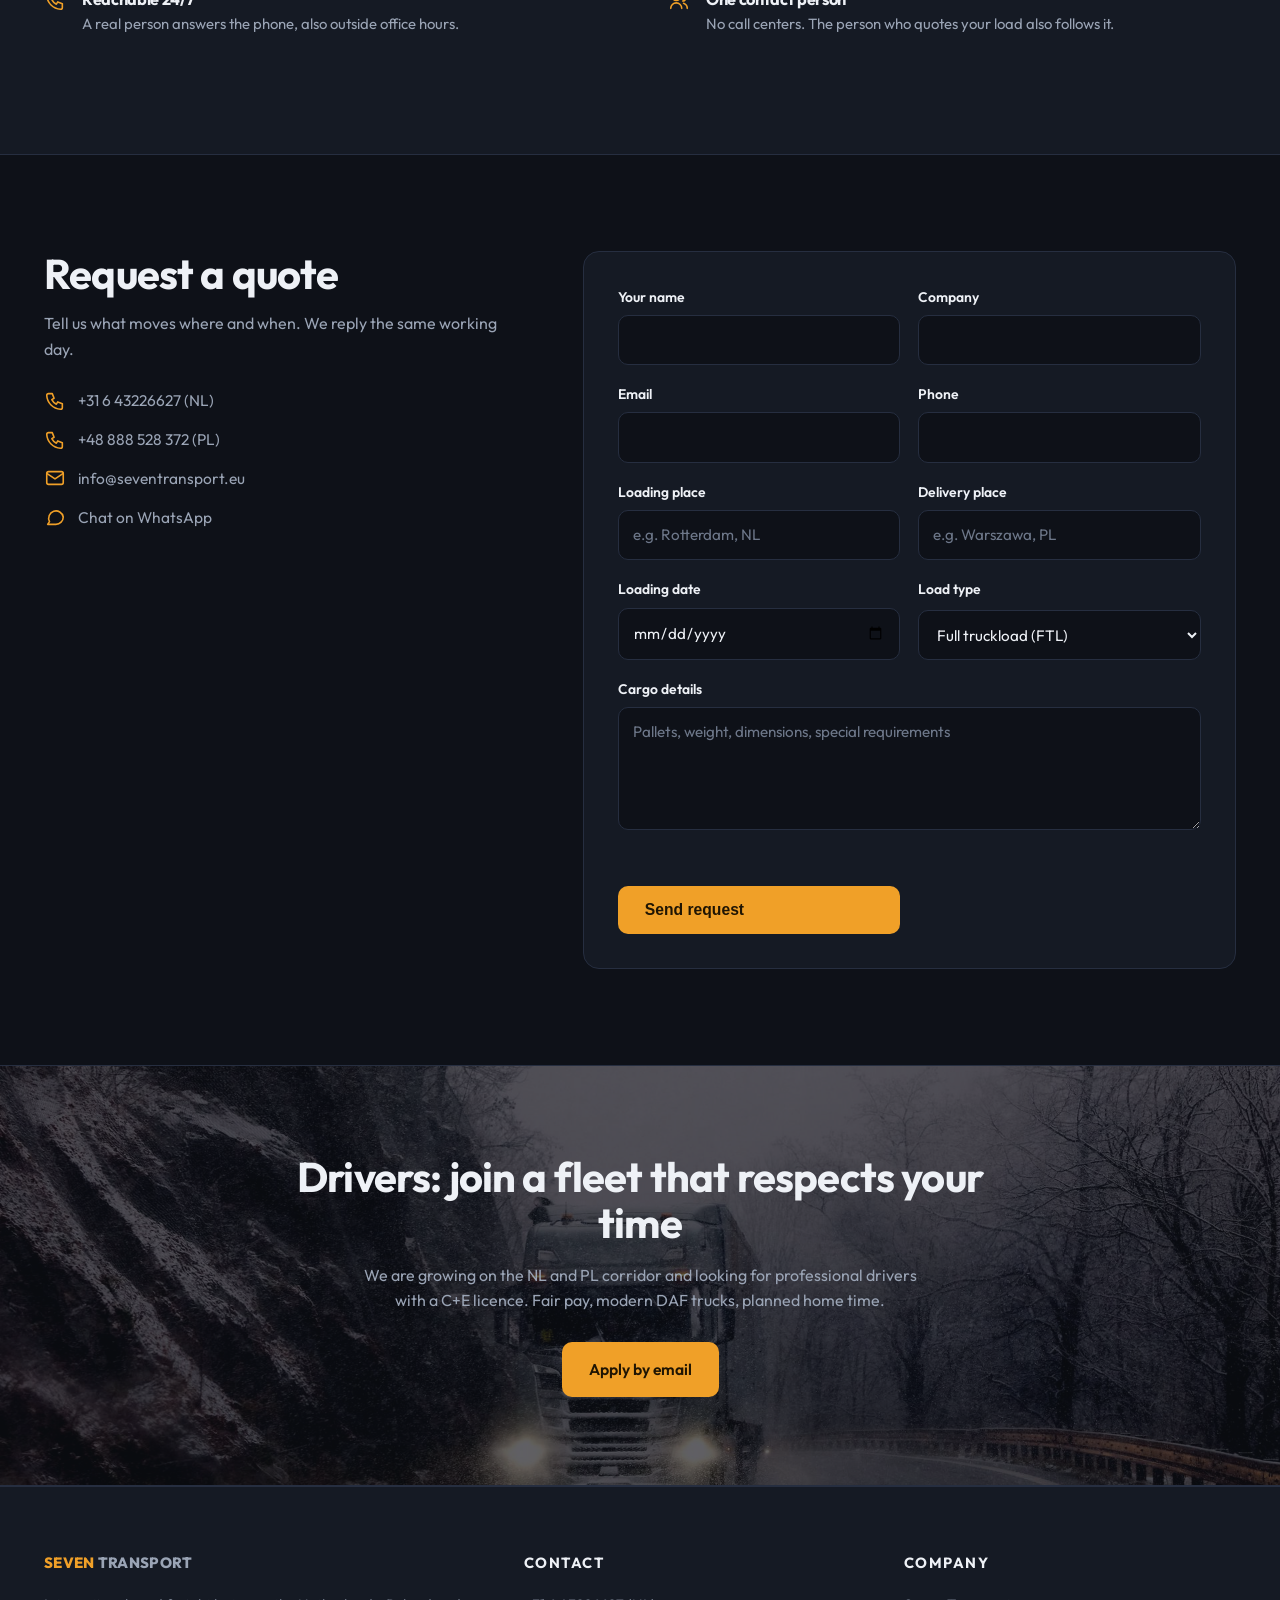
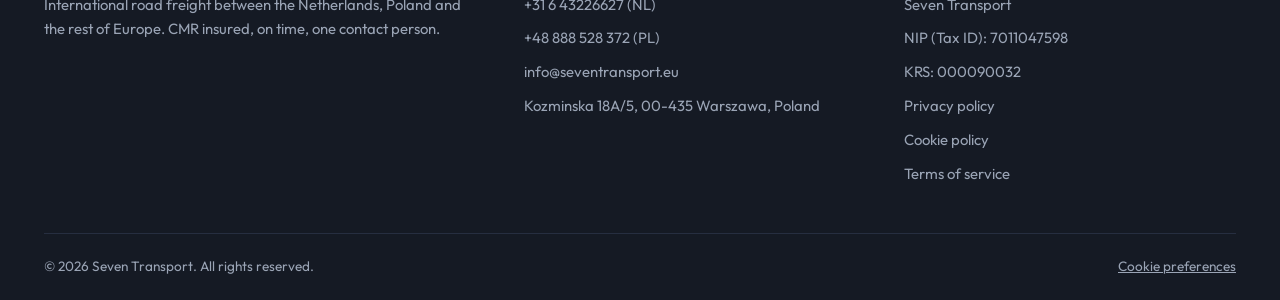
==== commit bf0fbe4d: "Animated depot-to-highway hero scene; European trucks only - Full-width SVG scene: gantry crane, con" ====
--- a/index.html
+++ b/index.html
@@ -14,7 +14,7 @@
 <link rel="preconnect" href="https://fonts.googleapis.com">
 <link rel="preconnect" href="https://fonts.gstatic.com" crossorigin>
 <link href="https://fonts.googleapis.com/css2?family=Outfit:wght@400;600;700;800&display=swap" rel="stylesheet">
-<link rel="stylesheet" href="assets/css/style.css?v=1">
+<link rel="stylesheet" href="assets/css/style.css?v=2">
 <script>
 window.ST_CONFIG = {
   web3formsKey: "",            /* TODO: Web3Forms access key (Issue #1) */
@@ -96,31 +96,171 @@
 <main>
 
 <section class="hero">
-  <div class="wrap">
-    <div>
-      <h1><span data-i18n="hero.t1">Road freight between</span> <span class="accent">NL, PL</span> <span data-i18n="hero.t2">and all of Europe</span></h1>
-      <p class="sub" data-i18n="hero.sub">Full and partial loads, CMR insured and delivered on schedule, with one contact person from pickup to drop.</p>
-      <div class="hero-ctas">
-        <a class="btn btn-primary" href="#quote" data-i18n="nav.quote">Get a quote</a>
-        <a class="btn btn-whatsapp" href="https://wa.me/31643226627" target="_blank" rel="noopener">
-          <svg class="icon"><use href="#i-chat"/></svg><span data-i18n="hero.wa">Chat on WhatsApp</span>
-        </a>
-      </div>
-    </div>
-    <div class="hero-media">
-      <img src="assets/img/hero.jpg?v=1" alt="DAF XF truck ready for departure" fetchpriority="high">
-      <div class="hero-badge">
-        <svg class="icon"><use href="#i-shield"/></svg>
-        <span data-i18n="hero.badge">CMR insured cargo</span>
-      </div>
-    </div>
+  <div class="wrap hero-top">
+    <h1><span data-i18n="hero.t1">Road freight between</span> <span class="accent">NL, PL</span> <span data-i18n="hero.t2">and all of Europe</span></h1>
+    <p class="sub" data-i18n="hero.sub">Full and partial loads, CMR insured and delivered on schedule, with one contact person from pickup to drop.</p>
+    <div class="hero-ctas">
+      <a class="btn btn-primary" href="#quote" data-i18n="nav.quote">Get a quote</a>
+      <a class="btn btn-whatsapp" href="https://wa.me/31643226627" target="_blank" rel="noopener">
+        <svg class="icon"><use href="#i-chat"/></svg><span data-i18n="hero.wa">Chat on WhatsApp</span>
+      </a>
+    </div>
+  </div>
+
+  <!-- animated depot-to-highway scene; decorative, world loops while the truck holds the road -->
+  <div class="hero-scene" aria-hidden="true">
+    <svg viewBox="0 0 1600 440" preserveAspectRatio="xMidYMax slice">
+      <defs>
+        <linearGradient id="glassGrad" x1="0" y1="0" x2="0" y2="1">
+          <stop offset="0" stop-color="#b8dcff" stop-opacity=".85"/>
+          <stop offset="1" stop-color="#5f7ea6" stop-opacity=".9"/>
+        </linearGradient>
+        <linearGradient id="beamGrad" x1="0" y1="0" x2="1" y2="0">
+          <stop offset="0" stop-color="#ffd98a" stop-opacity=".28"/>
+          <stop offset="1" stop-color="#ffd98a" stop-opacity="0"/>
+        </linearGradient>
+        <g id="skyline1">
+          <rect x="40" y="250" width="90" height="90" fill="#161c29"/>
+          <rect x="150" y="222" width="60" height="118" fill="#161c29"/>
+          <rect x="230" y="268" width="120" height="72" fill="#141a26"/>
+          <rect x="420" y="240" width="70" height="100" fill="#161c29"/>
+          <rect x="510" y="276" width="150" height="64" fill="#141a26"/>
+          <path d="M700 340V254h10v-16h44v16h10v86z" fill="#161c29"/>
+          <rect x="800" y="230" width="56" height="110" fill="#161c29"/>
+          <rect x="880" y="262" width="130" height="78" fill="#141a26"/>
+          <path d="M1060 340v-70h90l30-24v94z" fill="#161c29"/>
+          <rect x="1230" y="246" width="64" height="94" fill="#161c29"/>
+          <rect x="1320" y="272" width="180" height="68" fill="#141a26"/>
+        </g>
+        <g id="mid1">
+          <!-- gantry crane lifting a container -->
+          <g>
+            <rect x="60" y="120" width="14" height="200" fill="#232c3f"/>
+            <rect x="260" y="120" width="14" height="200" fill="#232c3f"/>
+            <rect x="40" y="104" width="260" height="18" fill="#2a3348"/>
+            <rect x="150" y="122" width="4" height="56" fill="#3a465e"/>
+            <rect x="118" y="178" width="70" height="34" rx="2" fill="#f0a028"/>
+            <rect x="52" y="308" width="30" height="12" fill="#232c3f"/>
+            <rect x="258" y="308" width="30" height="12" fill="#232c3f"/>
+          </g>
+          <!-- container stacks -->
+          <g>
+            <rect x="340" y="284" width="96" height="36" rx="2" fill="#2a3348"/>
+            <rect x="340" y="246" width="96" height="36" rx="2" fill="#f0a028"/>
+            <rect x="448" y="284" width="96" height="36" rx="2" fill="#3a465e"/>
+          </g>
+          <!-- warehouse -->
+          <g>
+            <path d="M640 320v-74l70-22 70 22v74z" fill="#1b2130"/>
+            <rect x="664" y="284" width="34" height="36" fill="#121722"/>
+            <rect x="712" y="284" width="34" height="36" fill="#121722"/>
+            <rect x="640" y="240" width="140" height="8" fill="#232c3f"/>
+          </g>
+          <!-- trees -->
+          <g fill="#1a2233">
+            <path d="M900 320c-18 0-24-14-12-24-10-10 0-26 12-26s22 16 12 26c12 10 6 24-12 24z"/>
+            <path d="M960 320c-14 0-20-12-10-20-8-9 0-22 10-22s18 13 10 22c10 8 4 20-10 20z"/>
+          </g>
+          <!-- second stack group -->
+          <g>
+            <rect x="1060" y="284" width="96" height="36" rx="2" fill="#3a465e"/>
+            <rect x="1168" y="284" width="96" height="36" rx="2" fill="#2a3348"/>
+            <rect x="1168" y="246" width="96" height="36" rx="2" fill="#f0a028"/>
+          </g>
+          <g fill="#1a2233">
+            <path d="M1360 320c-18 0-24-14-12-24-10-10 0-26 12-26s22 16 12 26c12 10 6 24-12 24z"/>
+            <path d="M1430 320c-14 0-20-12-10-20-8-9 0-22 10-22s18 13 10 22c10 8 4 20-10 20z"/>
+          </g>
+        </g>
+        <g id="posts1">
+          <g fill="#8d99ad">
+            <rect x="120" y="322" width="6" height="20"/><rect x="120" y="322" width="6" height="6" fill="#f0a028"/>
+          </g>
+          <g fill="#8d99ad">
+            <rect x="520" y="322" width="6" height="20"/><rect x="520" y="322" width="6" height="6" fill="#f0a028"/>
+          </g>
+          <g fill="#8d99ad">
+            <rect x="920" y="322" width="6" height="20"/><rect x="920" y="322" width="6" height="6" fill="#f0a028"/>
+          </g>
+          <g fill="#8d99ad">
+            <rect x="1320" y="322" width="6" height="20"/><rect x="1320" y="322" width="6" height="6" fill="#f0a028"/>
+          </g>
+        </g>
+      </defs>
+
+      <!-- warm ground glow -->
+      <ellipse cx="800" cy="470" rx="980" ry="180" fill="#f0a028" opacity=".05"/>
+
+      <!-- parallax world -->
+      <g class="l-far"><use href="#skyline1"/><use href="#skyline1" x="1600"/></g>
+      <g transform="translate(0 24)"><g class="l-mid"><use href="#mid1"/><use href="#mid1" x="1600"/></g></g>
+
+      <!-- road -->
+      <rect x="0" y="340" width="1600" height="64" fill="#12161f"/>
+      <line x1="0" y1="344" x2="1600" y2="344" stroke="#2a3348" stroke-width="2"/>
+      <line class="lane" x1="0" y1="374" x2="1600" y2="374" stroke="#8d99ad" stroke-width="4" stroke-dasharray="60 52"/>
+      <line x1="0" y1="401" x2="1600" y2="401" stroke="#232c3f" stroke-width="2"/>
+      <g class="l-near"><use href="#posts1"/><use href="#posts1" x="1600"/></g>
+
+      <!-- truck -->
+      <g class="truck-mover">
+        <g class="truck" transform="translate(430 6)">
+          <ellipse cx="240" cy="330" rx="240" ry="12" fill="#000" opacity=".35"/>
+          <!-- speed streaks -->
+          <g stroke-linecap="round" stroke-width="5">
+            <line class="streak s1" x1="-30" y1="224" x2="-86" y2="224" stroke="#f0a028"/>
+            <line class="streak s2" x1="-16" y1="262" x2="-64" y2="262" stroke="#9aa4b5"/>
+            <line class="streak s3" x1="-34" y1="298" x2="-92" y2="298" stroke="#9aa4b5"/>
+          </g>
+          <g class="truck-body">
+            <!-- container trailer -->
+            <rect x="10" y="196" width="304" height="104" rx="3" fill="#f0a028"/>
+            <g stroke="#000" stroke-opacity=".10" stroke-width="4">
+              <line x1="26" y1="200" x2="26" y2="296"/><line x1="46" y1="200" x2="46" y2="296"/>
+              <line x1="66" y1="200" x2="66" y2="296"/><line x1="86" y1="200" x2="86" y2="296"/>
+              <line x1="106" y1="200" x2="106" y2="296"/><line x1="126" y1="200" x2="126" y2="296"/>
+              <line x1="146" y1="200" x2="146" y2="296"/><line x1="166" y1="200" x2="166" y2="296"/>
+              <line x1="186" y1="200" x2="186" y2="296"/><line x1="206" y1="200" x2="206" y2="296"/>
+              <line x1="226" y1="200" x2="226" y2="296"/><line x1="246" y1="200" x2="246" y2="296"/>
+              <line x1="266" y1="200" x2="266" y2="296"/><line x1="286" y1="200" x2="286" y2="296"/>
+            </g>
+            <rect x="10" y="196" width="304" height="104" rx="3" fill="none" stroke="#000" stroke-opacity=".18" stroke-width="2"/>
+            <rect x="34" y="228" width="256" height="40" rx="4" fill="#10141d" opacity=".82"/>
+            <text x="162" y="250" text-anchor="middle" font-family="Outfit, sans-serif" font-weight="800" font-size="21" letter-spacing="2.5" fill="#eef1f6">SEVEN</text>
+            <text x="162" y="263" text-anchor="middle" font-family="Outfit, sans-serif" font-weight="600" font-size="10" letter-spacing="4.2" fill="#f0a028">TRANSPORT</text>
+            <!-- chassis -->
+            <rect x="8" y="300" width="320" height="10" fill="#0d1017"/>
+            <rect x="150" y="310" width="24" height="8" fill="#151a24"/>
+            <!-- cab: DAF-style euro cabover -->
+            <path d="M334 310V192q0-10 10-10h86q14 0 18 12l16 52q4 10 4 22v42z" fill="#2b3a5c"/>
+            <path d="M400 182h30q14 0 18 12l16 52h-64z" fill="#243252"/>
+            <path d="M402 190h26q9 0 12 8l13 42q-26 4-51-2z" fill="url(#glassGrad)"/>
+            <rect x="334" y="186" width="58" height="52" rx="6" fill="#22304e"/>
+            <rect x="342" y="192" width="42" height="30" rx="4" fill="url(#glassGrad)" opacity=".75"/>
+            <rect x="334" y="252" width="134" height="10" fill="#f0a028"/>
+            <rect x="334" y="284" width="140" height="26" fill="#1a2438"/>
+            <g fill="#39496e"><rect x="418" y="288" width="46" height="4" rx="2"/><rect x="418" y="296" width="46" height="4" rx="2"/></g>
+            <rect x="462" y="272" width="10" height="12" rx="2" fill="#ffe9c0"/>
+            <rect x="452" y="304" width="22" height="6" rx="3" fill="#0d1017"/>
+            <rect x="466" y="220" width="8" height="18" rx="2" fill="#22304e"/>
+            <polygon points="472,274 600,266 600,296 472,292" fill="url(#beamGrad)"/>
+          </g>
+          <!-- wheels -->
+          <g class="wheel"><circle cx="52" cy="316" r="20" fill="#0b0e14"/><circle cx="52" cy="316" r="11" fill="#2c3750"/><g stroke="#4a5a7f" stroke-width="3"><line x1="52" y1="308" x2="52" y2="324"/><line x1="44" y1="316" x2="60" y2="316"/></g></g>
+          <g class="wheel"><circle cx="96" cy="316" r="20" fill="#0b0e14"/><circle cx="96" cy="316" r="11" fill="#2c3750"/><g stroke="#4a5a7f" stroke-width="3"><line x1="96" y1="308" x2="96" y2="324"/><line x1="88" y1="316" x2="104" y2="316"/></g></g>
+          <g class="wheel"><circle cx="140" cy="316" r="20" fill="#0b0e14"/><circle cx="140" cy="316" r="11" fill="#2c3750"/><g stroke="#4a5a7f" stroke-width="3"><line x1="140" y1="308" x2="140" y2="324"/><line x1="132" y1="316" x2="148" y2="316"/></g></g>
+          <g class="wheel"><circle cx="368" cy="314" r="24" fill="#0b0e14"/><circle cx="368" cy="314" r="13" fill="#2c3750"/><g stroke="#4a5a7f" stroke-width="3"><line x1="368" y1="304" x2="368" y2="324"/><line x1="358" y1="314" x2="378" y2="314"/></g></g>
+          <g class="wheel"><circle cx="438" cy="314" r="24" fill="#0b0e14"/><circle cx="438" cy="314" r="13" fill="#2c3750"/><g stroke="#4a5a7f" stroke-width="3"><line x1="438" y1="304" x2="438" y2="324"/><line x1="428" y1="314" x2="448" y2="314"/></g></g>
+        </g>
+      </g>
+    </svg>
   </div>
 </section>
 
 <section class="stats">
   <div class="wrap">
-    <div class="stat"><b data-count="2">2</b><span data-i18n="stats.bases">operating bases: NL and PL</span></div>
-    <div class="stat"><b><span data-count="27">27</span>+</b><span data-i18n="stats.countries">EU countries covered</span></div>
+    <div class="stat"><b>2</b><span data-i18n="stats.bases">operating bases: NL and PL</span></div>
+    <div class="stat"><b>27+</b><span data-i18n="stats.countries">EU countries covered</span></div>
     <div class="stat"><b>24/7</b><span data-i18n="stats.support">shipment support</span></div>
     <div class="stat"><b>100%</b><span data-i18n="stats.insured">of loads CMR insured</span></div>
   </div>
@@ -159,7 +299,7 @@
 
 <section class="routes">
   <div class="wrap">
-    <img class="reveal" src="assets/img/routes.jpg?v=1" alt="Truck on a European highway" loading="lazy">
+    <img class="reveal" src="assets/img/hero.jpg?v=2" alt="Blue DAF XF tractor unit" loading="lazy">
     <div class="reveal">
       <h2 data-i18n="routes.h">Two home bases, one European network</h2>
       <p style="margin-top:14px" data-i18n="routes.p">With people on the ground in both the Netherlands and Poland, we run the east-west corridor daily and reach the rest of Europe on demand.</p>
@@ -274,7 +414,7 @@
 </section>
 
 <section class="drivers" id="drivers">
-  <img class="bg" src="assets/img/cta.jpg?v=1" alt="" loading="lazy" aria-hidden="true">
+  <img class="bg" src="assets/img/cta.jpg?v=2" alt="" loading="lazy" aria-hidden="true">
   <div class="wrap">
     <h2 data-i18n="drv.h">Drivers: join a fleet that respects your time</h2>
     <p data-i18n="drv.p">We are growing on the NL and PL corridor and looking for professional drivers with a C+E licence. Fair pay, modern DAF trucks, planned home time.</p>
--- a/assets/css/style.css
+++ b/assets/css/style.css
@@ -87,24 +87,50 @@
 
 /* ---------- hero ---------- */
 .hero { position: relative; border-bottom: 1px solid var(--line); overflow: hidden; }
-.hero .wrap {
-  display: grid; grid-template-columns: 1.1fr .9fr; gap: 48px;
-  align-items: center; min-height: min(78dvh, 720px); padding-top: 48px; padding-bottom: 48px;
-}
-.hero h1 { font-size: clamp(2.3rem, 5vw, 3.7rem); }
+.hero-top { padding-top: clamp(48px, 8dvh, 96px); text-align: center; max-width: 880px; }
+.hero h1 { font-size: clamp(2.4rem, 5.4vw, 4rem); }
 .hero h1 .accent { color: var(--accent); }
-.hero .sub { margin: 20px 0 30px; font-size: 1.08rem; max-width: 46ch; }
-.hero-ctas { display: flex; gap: 14px; flex-wrap: wrap; }
-.hero-media { position: relative; }
-.hero-media img {
-  width: 100%; height: min(62dvh, 560px); object-fit: cover; object-position: center 30%;
-  border-radius: var(--r-card); border: 1px solid var(--line);
-}
-.hero-badge {
-  position: absolute; left: 18px; bottom: 18px;
-  background: rgba(14, 17, 24, .82); backdrop-filter: blur(8px);
-  border: 1px solid var(--line); border-radius: var(--r-int);
-  padding: 10px 16px; display: flex; align-items: center; gap: 10px; font-size: .9rem; font-weight: 600;
+.hero .sub { margin: 20px auto 30px; font-size: 1.1rem; max-width: 52ch; }
+.hero-ctas { display: flex; gap: 14px; flex-wrap: wrap; justify-content: center; }
+
+/* ---------- hero scene ---------- */
+.hero-scene { margin-top: clamp(8px, 3dvh, 40px); }
+.hero-scene svg { display: block; width: 100%; height: clamp(230px, 30vw, 430px); }
+
+.l-far  { animation: worldShift 70s linear infinite; }
+.l-mid  { animation: worldShift 32s linear infinite; }
+.l-near { animation: worldShift 8s linear infinite; }
+@keyframes worldShift { to { transform: translateX(-1600px); } }
+
+.lane { animation: laneShift .9s linear infinite; }
+@keyframes laneShift { to { stroke-dashoffset: -112; } }
+
+.wheel { animation: wheelSpin .7s linear infinite; transform-box: fill-box; transform-origin: center; }
+@keyframes wheelSpin { to { transform: rotate(360deg); } }
+
+.truck-body { animation: cabBob 1.6s ease-in-out infinite alternate; }
+@keyframes cabBob { from { transform: translateY(0); } to { transform: translateY(-3px); } }
+
+.streak { opacity: 0; animation: streakDash 1s linear infinite; }
+.streak.s2 { animation-delay: .25s; }
+.streak.s3 { animation-delay: .55s; }
+@keyframes streakDash {
+  0% { opacity: 0; transform: translateX(30px); }
+  25% { opacity: .5; }
+  100% { opacity: 0; transform: translateX(-120px); }
+}
+
+/* scroll-linked: the truck pulls out of the depot as you scroll (falls back to ambient drive) */
+@supports (animation-timeline: scroll()) {
+  .truck-mover {
+    animation: truckScroll linear both;
+    animation-timeline: scroll(root);
+    animation-range: 0px 900px;
+  }
+  @keyframes truckScroll {
+    from { transform: translateX(-40px); }
+    to { transform: translateX(620px); }
+  }
 }
 
 /* ---------- stats strip ---------- */
@@ -254,8 +280,6 @@
 
 /* ---------- responsive ---------- */
 @media (max-width: 1020px) {
-  .hero .wrap { grid-template-columns: 1fr; min-height: 0; }
-  .hero-media img { height: 380px; }
   .svc-grid, .routes .wrap, .quote-sec .wrap, .about-grid, .why-grid { grid-template-columns: 1fr; }
   .why-item:nth-last-child(2) { border-bottom: 1px solid var(--line); }
   .steps { grid-template-columns: 1fr; }
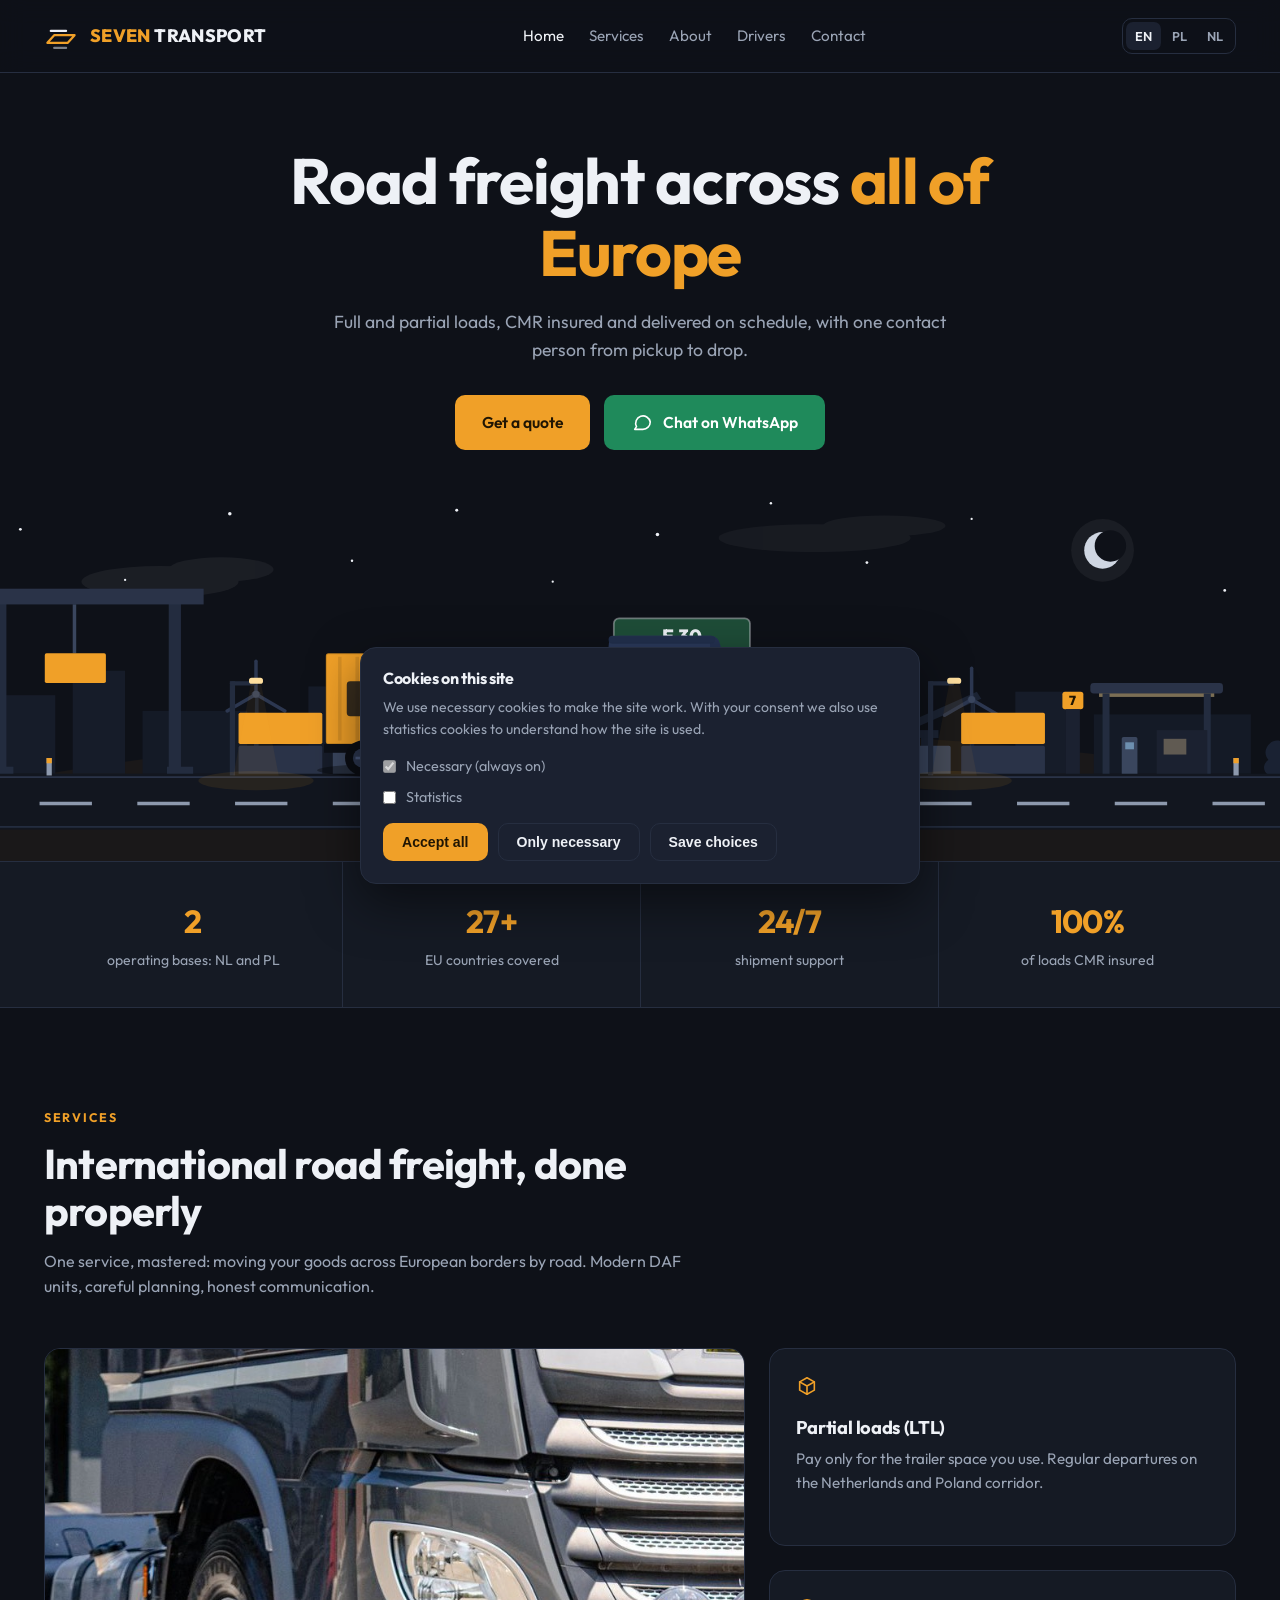
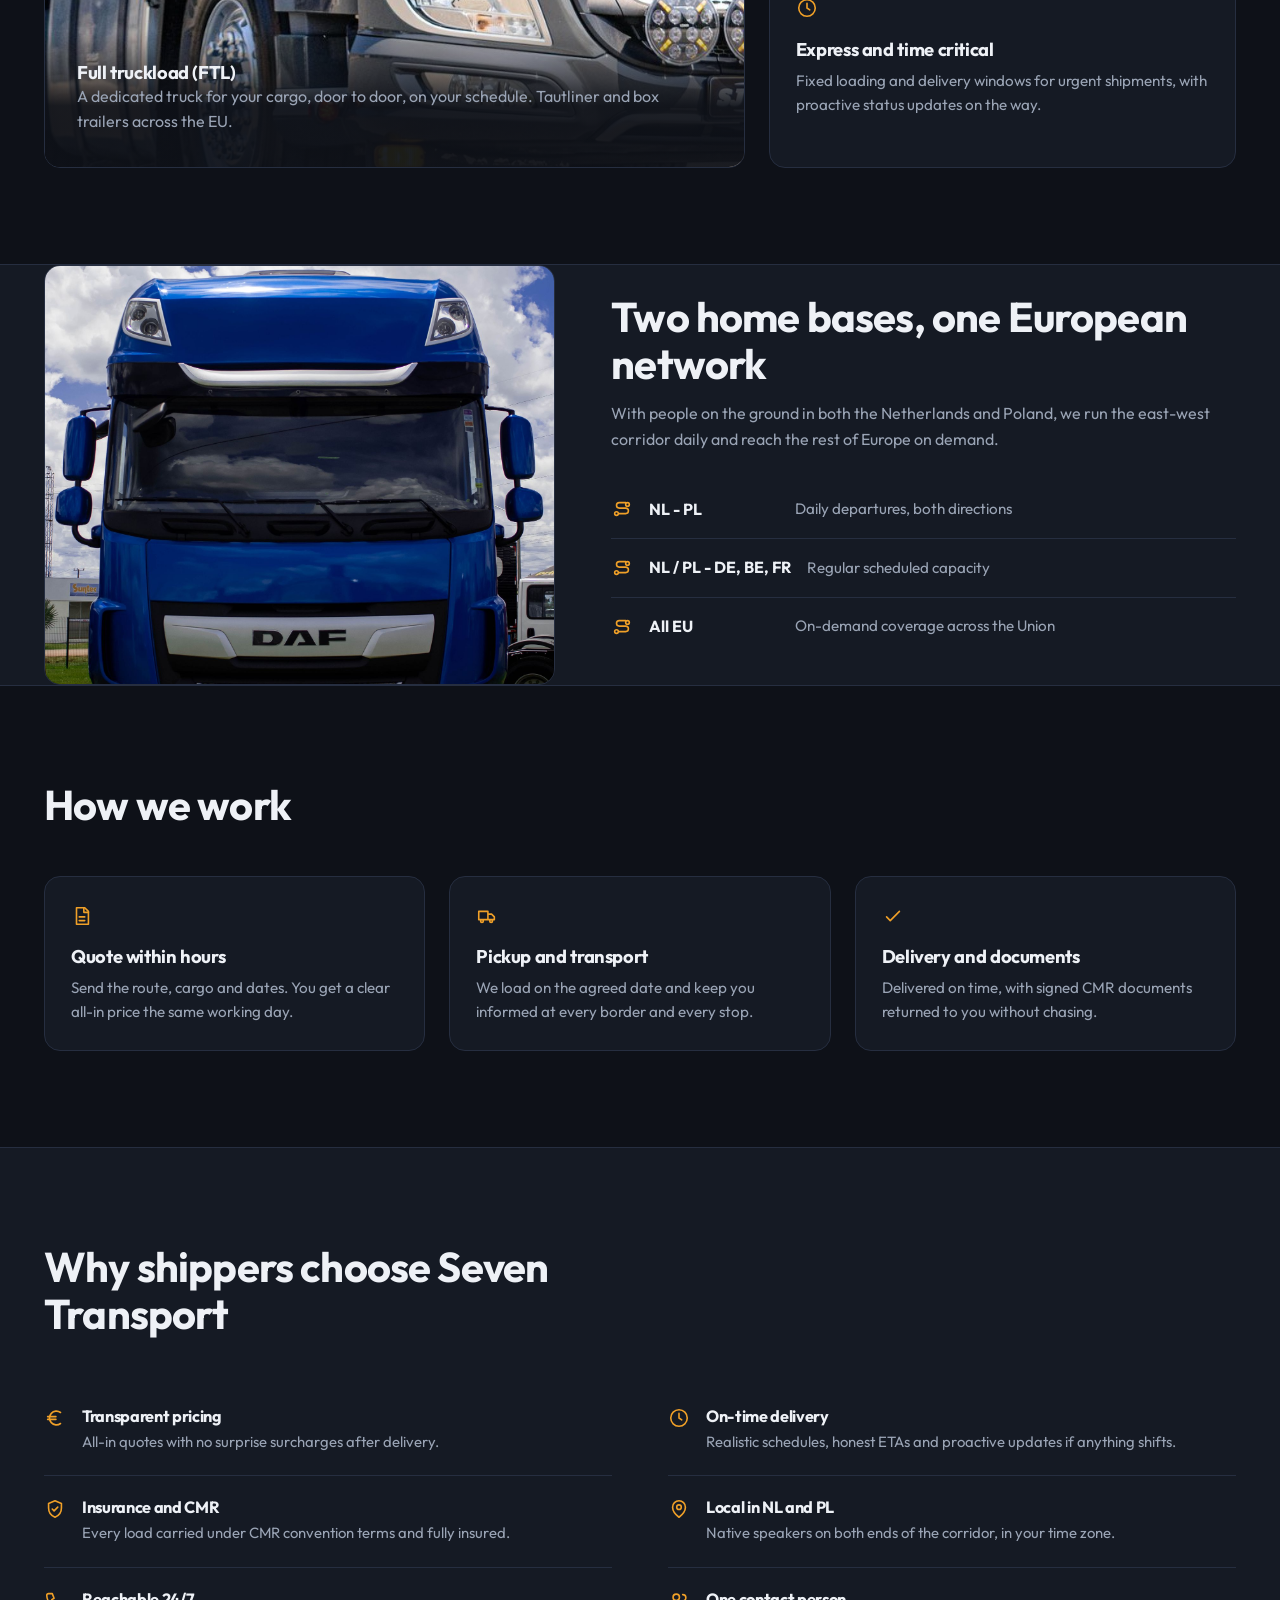
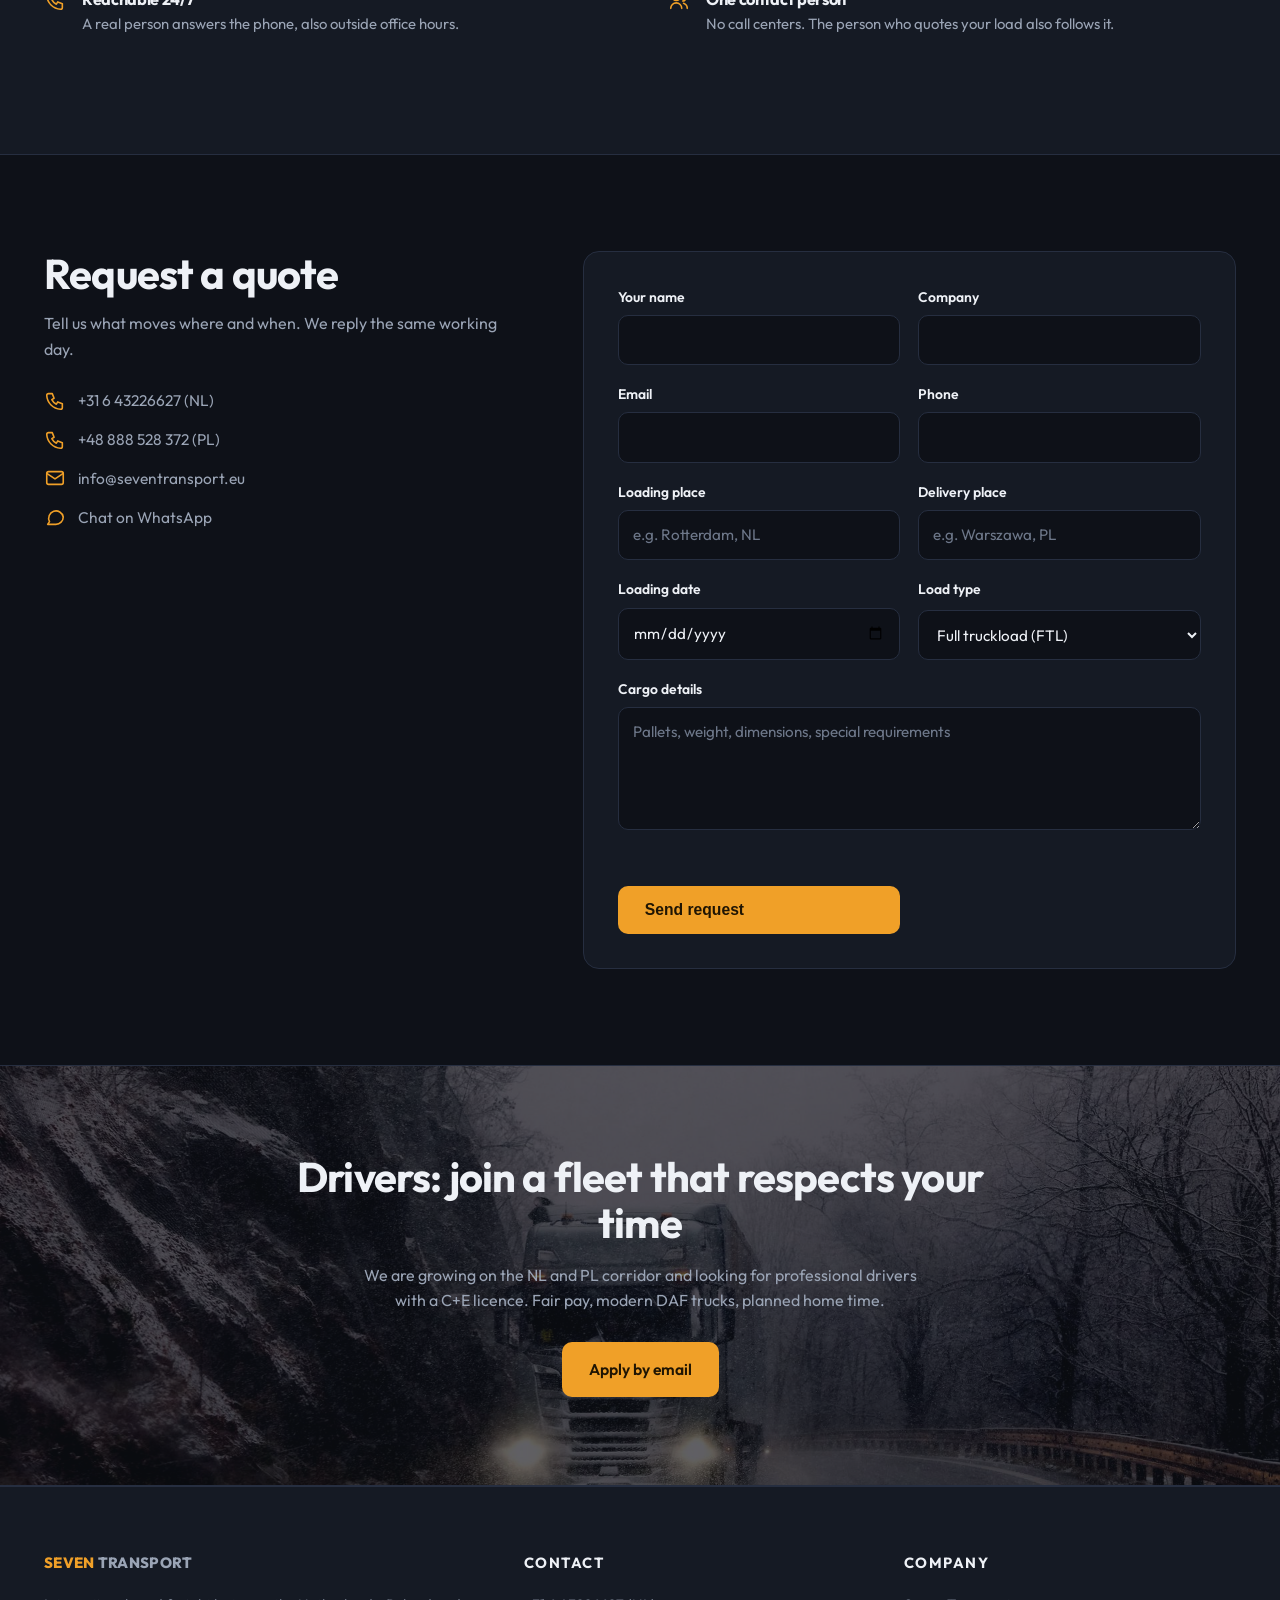
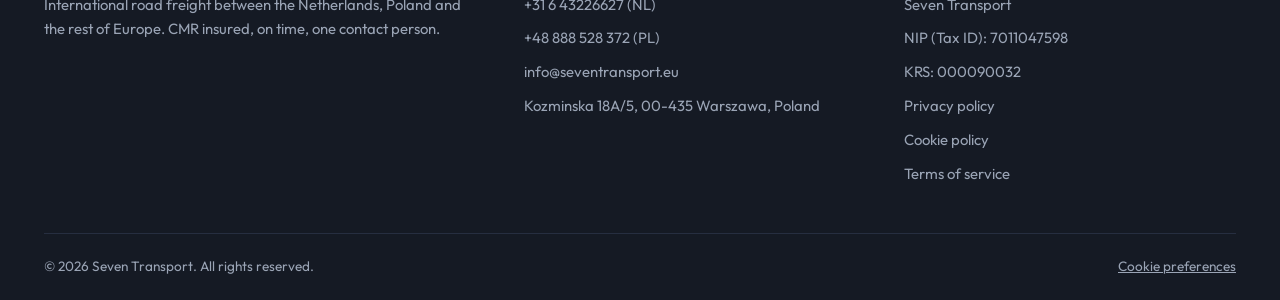
==== commit 6b2ef5d4: "Merge feature/initial-site: hero scene polish + responsive header" ====
--- a/index.html
+++ b/index.html
@@ -14,7 +14,7 @@
 <link rel="preconnect" href="https://fonts.googleapis.com">
 <link rel="preconnect" href="https://fonts.gstatic.com" crossorigin>
 <link href="https://fonts.googleapis.com/css2?family=Outfit:wght@400;600;700;800&display=swap" rel="stylesheet">
-<link rel="stylesheet" href="assets/css/style.css?v=2">
+<link rel="stylesheet" href="assets/css/style.css?v=3">
 <script>
 window.ST_CONFIG = {
   web3formsKey: "",            /* TODO: Web3Forms access key (Issue #1) */
@@ -97,7 +97,7 @@
 
 <section class="hero">
   <div class="wrap hero-top">
-    <h1><span data-i18n="hero.t1">Road freight between</span> <span class="accent">NL, PL</span> <span data-i18n="hero.t2">and all of Europe</span></h1>
+    <h1><span data-i18n="hero.t1">Road freight across</span> <span class="accent" data-i18n="hero.t2">all of Europe</span></h1>
     <p class="sub" data-i18n="hero.sub">Full and partial loads, CMR insured and delivered on schedule, with one contact person from pickup to drop.</p>
     <div class="hero-ctas">
       <a class="btn btn-primary" href="#quote" data-i18n="nav.quote">Get a quote</a>
@@ -127,8 +127,27 @@
           <rect x="510" y="276" width="150" height="64" fill="#141a26"/>
           <path d="M700 340V254h10v-16h44v16h10v86z" fill="#161c29"/>
           <rect x="800" y="230" width="56" height="110" fill="#161c29"/>
-          <rect x="880" y="262" width="130" height="78" fill="#141a26"/>
-          <path d="M1060 340v-70h90l30-24v94z" fill="#161c29"/>
+          <!-- container ship at the quay -->
+          <g>
+            <path d="M884 340l10-22h122l10 22z" fill="#161c29"/>
+            <g>
+              <rect x="900" y="306" width="20" height="11" fill="#2a3348"/><rect x="922" y="306" width="20" height="11" fill="#f0a028" opacity=".45"/>
+              <rect x="944" y="306" width="20" height="11" fill="#2a3348"/><rect x="966" y="306" width="20" height="11" fill="#2a3348"/>
+              <rect x="910" y="294" width="20" height="11" fill="#f0a028" opacity=".35"/><rect x="932" y="294" width="20" height="11" fill="#2a3348"/>
+              <rect x="954" y="294" width="20" height="11" fill="#2a3348"/>
+            </g>
+            <rect x="998" y="282" width="16" height="36" fill="#1c2434"/>
+            <rect x="1000" y="286" width="12" height="4" fill="#39496e"/>
+          </g>
+          <!-- harbor crane -->
+          <g fill="#1c2434">
+            <rect x="1078" y="298" width="9" height="42"/>
+            <rect x="1122" y="298" width="9" height="42"/>
+            <rect x="1068" y="290" width="74" height="9"/>
+            <path d="M1074 296 L1186 246 l5 8 L1082 302 z"/>
+            <rect x="1180" y="254" width="4" height="26" fill="#232c3f"/>
+            <rect x="1172" y="280" width="20" height="12" fill="#2a3348"/>
+          </g>
           <rect x="1230" y="246" width="64" height="94" fill="#161c29"/>
           <rect x="1320" y="272" width="180" height="68" fill="#141a26"/>
         </g>
@@ -156,10 +175,19 @@
             <rect x="712" y="284" width="34" height="36" fill="#121722"/>
             <rect x="640" y="240" width="140" height="8" fill="#232c3f"/>
           </g>
+          <!-- motorway sign: the NL-PL corridor -->
+          <g>
+            <rect x="790" y="196" width="7" height="124" fill="#232c3f"/>
+            <rect x="899" y="196" width="7" height="124" fill="#232c3f"/>
+            <rect x="770" y="138" width="156" height="64" rx="6" fill="#1e4d38"/>
+            <rect x="770" y="138" width="156" height="64" rx="6" fill="none" stroke="#eef1f6" stroke-opacity=".4" stroke-width="2"/>
+            <text x="848" y="166" text-anchor="middle" font-family="Outfit, sans-serif" font-weight="800" font-size="22" fill="#eef1f6">E 30</text>
+            <text x="848" y="188" text-anchor="middle" font-family="Outfit, sans-serif" font-weight="600" font-size="12" fill="#eef1f6" opacity=".85">Amsterdam - Warszawa</text>
+          </g>
           <!-- trees -->
           <g fill="#1a2233">
-            <path d="M900 320c-18 0-24-14-12-24-10-10 0-26 12-26s22 16 12 26c12 10 6 24-12 24z"/>
-            <path d="M960 320c-14 0-20-12-10-20-8-9 0-22 10-22s18 13 10 22c10 8 4 20-10 20z"/>
+            <path d="M940 320c-18 0-24-14-12-24-10-10 0-26 12-26s22 16 12 26c12 10 6 24-12 24z"/>
+            <path d="M1000 320c-14 0-20-12-10-20-8-9 0-22 10-22s18 13 10 22c10 8 4 20-10 20z"/>
           </g>
           <!-- second stack group -->
           <g>
@@ -167,23 +195,48 @@
             <rect x="1168" y="284" width="96" height="36" rx="2" fill="#2a3348"/>
             <rect x="1168" y="246" width="96" height="36" rx="2" fill="#f0a028"/>
           </g>
+          <!-- petrol station -->
+          <g>
+            <rect x="1284" y="222" width="24" height="20" rx="3" fill="#f0a028"/>
+            <text x="1296" y="237" text-anchor="middle" font-family="Outfit, sans-serif" font-weight="800" font-size="15" fill="#201503">7</text>
+            <rect x="1288" y="242" width="16" height="78" fill="#1b2130"/>
+            <rect x="1316" y="212" width="152" height="12" rx="4" fill="#2a3348"/>
+            <rect x="1326" y="224" width="132" height="4" fill="#ffdf9e" opacity=".45"/>
+            <rect x="1330" y="224" width="8" height="96" fill="#232c3f"/>
+            <rect x="1446" y="224" width="8" height="96" fill="#232c3f"/>
+            <rect x="1352" y="274" width="18" height="46" rx="2" fill="#3a465e"/>
+            <rect x="1356" y="280" width="10" height="8" fill="#9fd7ff" opacity=".5"/>
+            <rect x="1392" y="266" width="58" height="54" fill="#1b2130"/>
+            <rect x="1400" y="276" width="26" height="18" fill="#ffdf9e" opacity=".3"/>
+          </g>
           <g fill="#1a2233">
-            <path d="M1360 320c-18 0-24-14-12-24-10-10 0-26 12-26s22 16 12 26c12 10 6 24-12 24z"/>
-            <path d="M1430 320c-14 0-20-12-10-20-8-9 0-22 10-22s18 13 10 22c10 8 4 20-10 20z"/>
+            <path d="M1530 320c-14 0-20-12-10-20-8-9 0-22 10-22s18 13 10 22c10 8 4 20-10 20z"/>
           </g>
         </g>
         <g id="posts1">
           <g fill="#8d99ad">
             <rect x="120" y="322" width="6" height="20"/><rect x="120" y="322" width="6" height="6" fill="#f0a028"/>
           </g>
+          <!-- streetlight with a warm pool on the tarmac -->
+          <g>
+            <rect x="330" y="234" width="6" height="108" fill="#232c3f"/>
+            <rect x="330" y="234" width="30" height="5" rx="2.5" fill="#232c3f"/>
+            <rect x="352" y="230" width="16" height="7" rx="3" fill="#ffdf9e"/>
+            <polygon points="354,238 366,238 386,342 334,342" fill="#f0a028" opacity=".06"/>
+            <ellipse cx="360" cy="348" rx="66" ry="11" fill="#f0a028" opacity=".09"/>
+          </g>
           <g fill="#8d99ad">
-            <rect x="520" y="322" width="6" height="20"/><rect x="520" y="322" width="6" height="6" fill="#f0a028"/>
+            <rect x="720" y="322" width="6" height="20"/><rect x="720" y="322" width="6" height="6" fill="#f0a028"/>
+          </g>
+          <g>
+            <rect x="1130" y="234" width="6" height="108" fill="#232c3f"/>
+            <rect x="1130" y="234" width="30" height="5" rx="2.5" fill="#232c3f"/>
+            <rect x="1152" y="230" width="16" height="7" rx="3" fill="#ffdf9e"/>
+            <polygon points="1154,238 1166,238 1186,342 1134,342" fill="#f0a028" opacity=".06"/>
+            <ellipse cx="1160" cy="348" rx="66" ry="11" fill="#f0a028" opacity=".09"/>
           </g>
           <g fill="#8d99ad">
-            <rect x="920" y="322" width="6" height="20"/><rect x="920" y="322" width="6" height="6" fill="#f0a028"/>
-          </g>
-          <g fill="#8d99ad">
-            <rect x="1320" y="322" width="6" height="20"/><rect x="1320" y="322" width="6" height="6" fill="#f0a028"/>
+            <rect x="1480" y="322" width="6" height="20"/><rect x="1480" y="322" width="6" height="6" fill="#f0a028"/>
           </g>
         </g>
       </defs>
@@ -191,8 +244,93 @@
       <!-- warm ground glow -->
       <ellipse cx="800" cy="470" rx="980" ry="180" fill="#f0a028" opacity=".05"/>
 
+      <!-- night sky -->
+      <g class="sky">
+        <g fill="#eef1f6">
+          <circle class="tw1" cx="90" cy="60" r="1.6"/><circle class="tw2" cx="210" cy="118" r="1.3"/>
+          <circle class="tw3" cx="330" cy="42" r="2"/><circle class="tw1" cx="470" cy="96" r="1.4"/>
+          <circle class="tw2" cx="590" cy="38" r="1.7"/><circle class="tw3" cx="700" cy="120" r="1.3"/>
+          <circle class="tw1" cx="820" cy="66" r="2"/><circle class="tw2" cx="950" cy="30" r="1.4"/>
+          <circle class="tw3" cx="1060" cy="98" r="1.6"/><circle class="tw1" cx="1180" cy="48" r="1.3"/>
+          <circle class="tw2" cx="1470" cy="130" r="1.6"/><circle class="tw3" cx="1540" cy="52" r="1.4"/>
+        </g>
+        <circle cx="1330" cy="84" r="36" fill="#eef1f6" opacity=".05"/>
+        <circle cx="1330" cy="84" r="21" fill="#dfe6f2" opacity=".92"/>
+        <circle cx="1339" cy="79" r="18" fill="#0e1118"/>
+        <g class="cloud" fill="#ffffff" opacity=".05">
+          <ellipse cx="250" cy="120" rx="90" ry="18"/><ellipse cx="320" cy="106" rx="60" ry="14"/>
+        </g>
+        <g class="cloud c2" fill="#ffffff" opacity=".04">
+          <ellipse cx="1000" cy="70" rx="110" ry="16"/><ellipse cx="1080" cy="56" rx="70" ry="12"/>
+        </g>
+      </g>
+
       <!-- parallax world -->
-      <g class="l-far"><use href="#skyline1"/><use href="#skyline1" x="1600"/></g>
+      <g class="l-far">
+        <use href="#skyline1"/><use href="#skyline1" x="1600"/>
+        <!-- wind turbines (explicit so the rotor animation reaches them) -->
+        <g>
+          <path d="M357 340 L359 252 h4 L363 340 z" fill="#1c2434"/>
+          <rect x="355" y="246" width="10" height="7" rx="2" fill="#232c3f"/>
+          <g class="rotor" style="transform-origin:360px 249px">
+            <g stroke="#2c3750" stroke-width="4" stroke-linecap="round">
+              <line x1="360" y1="249" x2="360" y2="211"/>
+              <line x1="360" y1="249" x2="393" y2="268"/>
+              <line x1="360" y1="249" x2="327" y2="268"/>
+            </g>
+            <circle cx="360" cy="249" r="4" fill="#3a465e"/>
+          </g>
+        </g>
+        <g>
+          <path d="M1177 340 L1179 258 h4 L1183 340 z" fill="#1c2434"/>
+          <rect x="1175" y="252" width="10" height="7" rx="2" fill="#232c3f"/>
+          <g class="rotor" style="transform-origin:1180px 255px">
+            <g stroke="#2c3750" stroke-width="4" stroke-linecap="round">
+              <line x1="1180" y1="255" x2="1180" y2="219"/>
+              <line x1="1180" y1="255" x2="1211" y2="273"/>
+              <line x1="1180" y1="255" x2="1149" y2="273"/>
+            </g>
+            <circle cx="1180" cy="255" r="4" fill="#3a465e"/>
+          </g>
+        </g>
+        <g>
+          <path d="M1957 340 L1959 252 h4 L1963 340 z" fill="#1c2434"/>
+          <rect x="1955" y="246" width="10" height="7" rx="2" fill="#232c3f"/>
+          <g class="rotor" style="transform-origin:1960px 249px">
+            <g stroke="#2c3750" stroke-width="4" stroke-linecap="round">
+              <line x1="1960" y1="249" x2="1960" y2="211"/>
+              <line x1="1960" y1="249" x2="1993" y2="268"/>
+              <line x1="1960" y1="249" x2="1927" y2="268"/>
+            </g>
+            <circle cx="1960" cy="249" r="4" fill="#3a465e"/>
+          </g>
+        </g>
+        <!-- radio masts with warning lights -->
+        <g>
+          <path d="M1542 340 L1546 236 h3 L1553 340 z" fill="#1c2434"/>
+          <line x1="1540" y1="300" x2="1555" y2="300" stroke="#1c2434" stroke-width="3"/>
+          <line x1="1542" y1="272" x2="1553" y2="272" stroke="#1c2434" stroke-width="3"/>
+          <circle class="tw2" cx="1547.5" cy="232" r="3.2" fill="#e2685f"/>
+        </g>
+        <g>
+          <path d="M3142 340 L3146 236 h3 L3153 340 z" fill="#1c2434"/>
+          <line x1="3140" y1="300" x2="3155" y2="300" stroke="#1c2434" stroke-width="3"/>
+          <line x1="3142" y1="272" x2="3153" y2="272" stroke="#1c2434" stroke-width="3"/>
+          <circle class="tw1" cx="3147.5" cy="232" r="3.2" fill="#e2685f"/>
+        </g>
+        <g>
+          <path d="M2777 340 L2779 258 h4 L2783 340 z" fill="#1c2434"/>
+          <rect x="2775" y="252" width="10" height="7" rx="2" fill="#232c3f"/>
+          <g class="rotor" style="transform-origin:2780px 255px">
+            <g stroke="#2c3750" stroke-width="4" stroke-linecap="round">
+              <line x1="2780" y1="255" x2="2780" y2="219"/>
+              <line x1="2780" y1="255" x2="2811" y2="273"/>
+              <line x1="2780" y1="255" x2="2749" y2="273"/>
+            </g>
+            <circle cx="2780" cy="255" r="4" fill="#3a465e"/>
+          </g>
+        </g>
+      </g>
       <g transform="translate(0 24)"><g class="l-mid"><use href="#mid1"/><use href="#mid1" x="1600"/></g></g>
 
       <!-- road -->
@@ -211,6 +349,12 @@
             <line class="streak s1" x1="-30" y1="224" x2="-86" y2="224" stroke="#f0a028"/>
             <line class="streak s2" x1="-16" y1="262" x2="-64" y2="262" stroke="#9aa4b5"/>
             <line class="streak s3" x1="-34" y1="298" x2="-92" y2="298" stroke="#9aa4b5"/>
+          </g>
+          <!-- road dust behind the rear axles -->
+          <g fill="#9aa4b5">
+            <circle class="puff p1" cx="36" cy="318" r="5"/>
+            <circle class="puff p2" cx="30" cy="322" r="4"/>
+            <circle class="puff p3" cx="40" cy="324" r="3.5"/>
           </g>
           <g class="truck-body">
             <!-- container trailer -->
@@ -231,19 +375,26 @@
             <!-- chassis -->
             <rect x="8" y="300" width="320" height="10" fill="#0d1017"/>
             <rect x="150" y="310" width="24" height="8" fill="#151a24"/>
-            <!-- cab: DAF-style euro cabover -->
-            <path d="M334 310V192q0-10 10-10h86q14 0 18 12l16 52q4 10 4 22v42z" fill="#2b3a5c"/>
-            <path d="M400 182h30q14 0 18 12l16 52h-64z" fill="#243252"/>
-            <path d="M402 190h26q9 0 12 8l13 42q-26 4-51-2z" fill="url(#glassGrad)"/>
-            <rect x="334" y="186" width="58" height="52" rx="6" fill="#22304e"/>
-            <rect x="342" y="192" width="42" height="30" rx="4" fill="url(#glassGrad)" opacity=".75"/>
-            <rect x="334" y="252" width="134" height="10" fill="#f0a028"/>
-            <rect x="334" y="284" width="140" height="26" fill="#1a2438"/>
-            <g fill="#39496e"><rect x="418" y="288" width="46" height="4" rx="2"/><rect x="418" y="296" width="46" height="4" rx="2"/></g>
-            <rect x="462" y="272" width="10" height="12" rx="2" fill="#ffe9c0"/>
-            <rect x="452" y="304" width="22" height="6" rx="3" fill="#0d1017"/>
-            <rect x="466" y="220" width="8" height="18" rx="2" fill="#22304e"/>
-            <polygon points="472,274 600,266 600,296 472,292" fill="url(#beamGrad)"/>
+            <!-- cab: DAF XF style euro cabover, near-vertical front -->
+            <path d="M334 310V188q0-12 12-12h104q10 0 12 11l8 40q2 9 2 18v65z" fill="#2b3a5c"/>
+            <path d="M450 176q10 0 12 11l8 40q2 9 2 18v65h-18z" fill="#243252"/>
+            <rect x="334" y="176" width="122" height="9" rx="4.5" fill="#22304e"/>
+            <path d="M412 192h36q7 0 8 7l7 32q1 6-5 6h-40q-6 0-6-6v-33q0-6 6-6z" fill="url(#glassGrad)"/>
+            <rect x="342" y="192" width="56" height="34" rx="5" fill="url(#glassGrad)" opacity=".65"/>
+            <rect x="334" y="240" width="138" height="9" fill="#f0a028"/>
+            <rect x="402" y="249" width="3" height="58" fill="#1d2740"/>
+            <rect x="410" y="258" width="13" height="4" rx="2" fill="#9aa4b5" opacity=".7"/>
+            <text x="367" y="290" text-anchor="middle" font-family="Outfit, sans-serif" font-weight="800" font-size="26" fill="#f0a028" opacity=".95">7</text>
+            <g fill="#39496e">
+              <rect x="428" y="256" width="42" height="5" rx="2.5"/>
+              <rect x="428" y="266" width="42" height="5" rx="2.5"/>
+              <rect x="428" y="276" width="42" height="5" rx="2.5"/>
+            </g>
+            <rect x="334" y="288" width="140" height="22" fill="#1a2438"/>
+            <rect x="459" y="291" width="13" height="10" rx="2" fill="#ffe9c0"/>
+            <rect x="452" y="305" width="22" height="5" rx="2.5" fill="#0d1017"/>
+            <rect x="470" y="212" width="7" height="17" rx="2" fill="#22304e"/>
+            <polygon points="474,290 610,282 610,308 474,306" fill="url(#beamGrad)"/>
           </g>
           <!-- wheels -->
           <g class="wheel"><circle cx="52" cy="316" r="20" fill="#0b0e14"/><circle cx="52" cy="316" r="11" fill="#2c3750"/><g stroke="#4a5a7f" stroke-width="3"><line x1="52" y1="308" x2="52" y2="324"/><line x1="44" y1="316" x2="60" y2="316"/></g></g>
@@ -473,7 +624,7 @@
   </div>
 </div>
 
-<script src="assets/js/i18n.js?v=1"></script>
+<script src="assets/js/i18n.js?v=2"></script>
 <script src="assets/js/app.js?v=1"></script>
 </body>
 </html>
--- a/assets/css/style.css
+++ b/assets/css/style.css
@@ -71,8 +71,8 @@
 .logo { display: flex; align-items: center; gap: 12px; font-weight: 800; font-size: 1.12rem; letter-spacing: .02em; white-space: nowrap; }
 .logo .mark { width: 34px; height: 34px; }
 .logo .seven { color: var(--accent); }
-.nav { display: flex; align-items: center; gap: 26px; }
-.nav a { font-size: .95rem; color: var(--text-dim); transition: color .2s; }
+.nav { display: flex; align-items: center; gap: clamp(14px, 2vw, 26px); flex-wrap: nowrap; }
+.nav a { font-size: .95rem; color: var(--text-dim); transition: color .2s; white-space: nowrap; }
 .nav a:hover, .nav a.active { color: var(--text); }
 .head-actions { display: flex; align-items: center; gap: 14px; }
 .lang { display: flex; gap: 2px; border: 1px solid var(--line); border-radius: var(--r-int); padding: 3px; }
@@ -103,7 +103,9 @@
 @keyframes worldShift { to { transform: translateX(-1600px); } }
 
 .lane { animation: laneShift .9s linear infinite; }
-@keyframes laneShift { to { stroke-dashoffset: -112; } }
+/* positive offset shifts dashes toward path start (leftward) so the road flows
+   against the truck's heading, matching the parallax layers */
+@keyframes laneShift { to { stroke-dashoffset: 112; } }
 
 .wheel { animation: wheelSpin .7s linear infinite; transform-box: fill-box; transform-origin: center; }
 @keyframes wheelSpin { to { transform: rotate(360deg); } }
@@ -120,7 +122,32 @@
   100% { opacity: 0; transform: translateX(-120px); }
 }
 
+.tw1 { animation: twinkle 2.6s ease-in-out infinite; }
+.tw2 { animation: twinkle 3.4s ease-in-out infinite 1.1s; }
+.tw3 { animation: twinkle 4.2s ease-in-out infinite .5s; }
+@keyframes twinkle { 0%, 100% { opacity: .16; } 50% { opacity: .75; } }
+
+.cloud { animation: cloudFloat 26s ease-in-out infinite alternate; }
+.cloud.c2 { animation-duration: 34s; animation-delay: -12s; }
+@keyframes cloudFloat { from { transform: translateX(-70px); } to { transform: translateX(70px); } }
+
+.rotor { transform-box: view-box; animation: rotorSpin 6.5s linear infinite; }
+@keyframes rotorSpin { to { transform: rotate(360deg); } }
+
+.puff { opacity: 0; transform-box: fill-box; transform-origin: center; animation: puffOut 1.15s ease-out infinite; }
+.puff.p2 { animation-delay: .38s; }
+.puff.p3 { animation-delay: .76s; }
+@keyframes puffOut {
+  0% { opacity: .3; transform: none; }
+  100% { opacity: 0; transform: translate(-52px, -12px) scale(2.6); }
+}
+
 /* scroll-linked: the truck pulls out of the depot as you scroll (falls back to ambient drive) */
+@supports not (animation-timeline: scroll()) {
+  .truck-mover { animation: truckDrift 16s ease-in-out infinite alternate; }
+}
+@keyframes truckDrift { from { transform: translateX(-60px); } to { transform: translateX(90px); } }
+
 @supports (animation-timeline: scroll()) {
   .truck-mover {
     animation: truckScroll linear both;
@@ -289,7 +316,12 @@
   .quote-info { position: static; }
 }
 
-@media (max-width: 820px) {
+/* mid widths: drop the header CTA first, nav stays on one line */
+@media (max-width: 1280px) {
+  .head-actions > .btn { display: none; }
+}
+
+@media (max-width: 1000px) {
   .nav, .head-actions .btn, .head-actions .lang { display: none; }
   .burger { display: block; }
   .mobile-menu {
